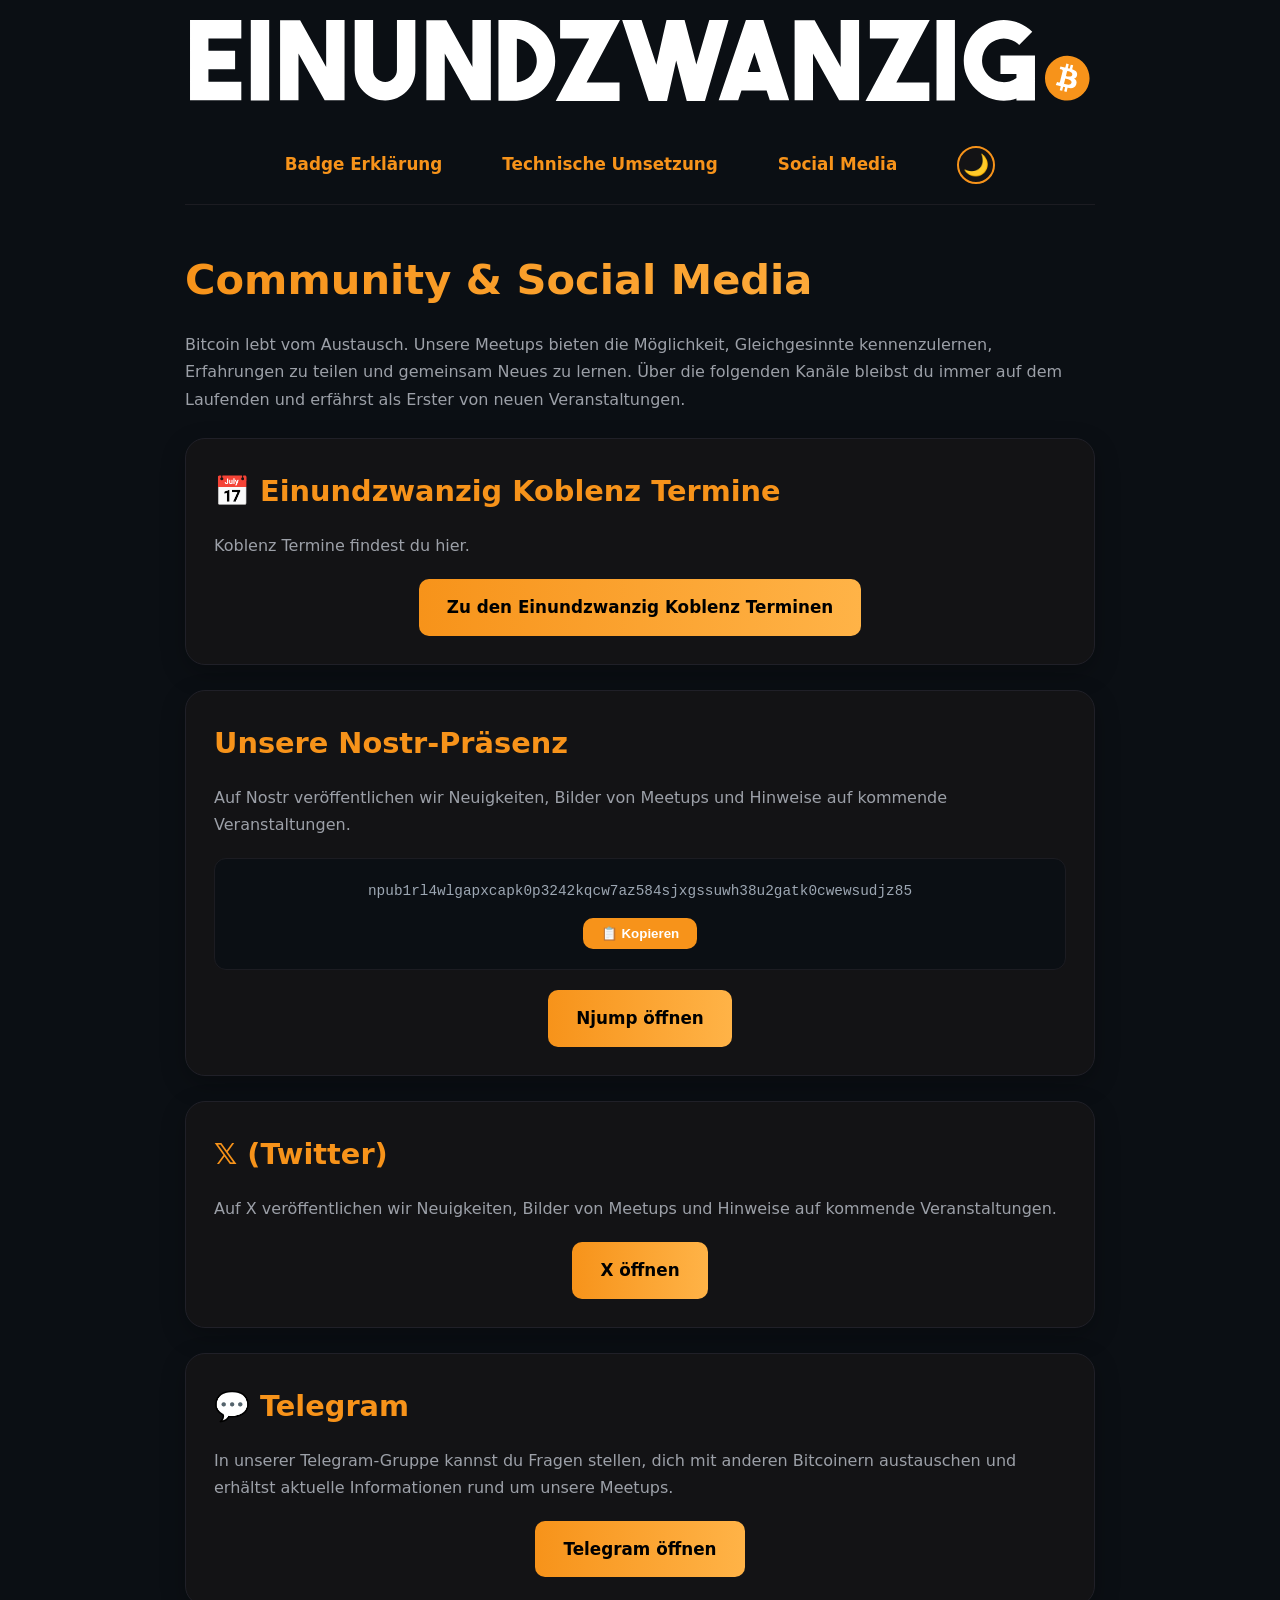
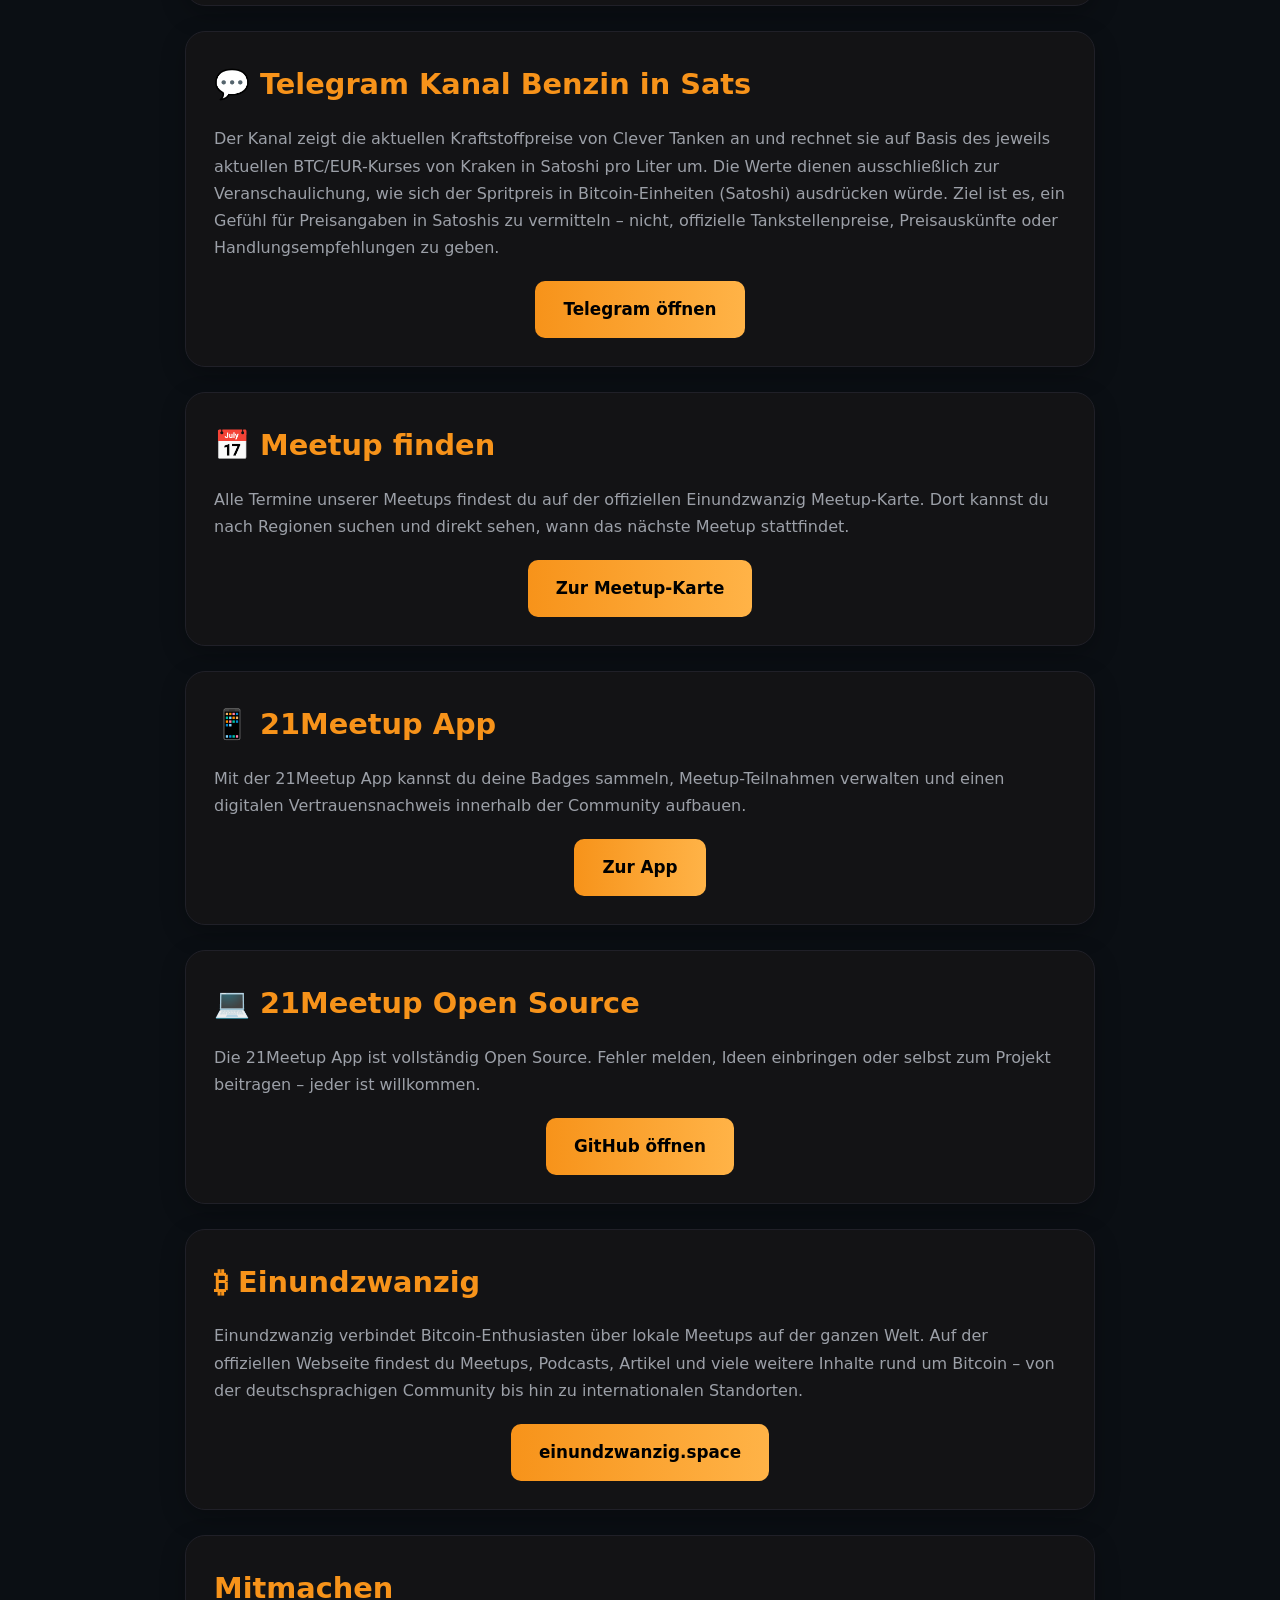
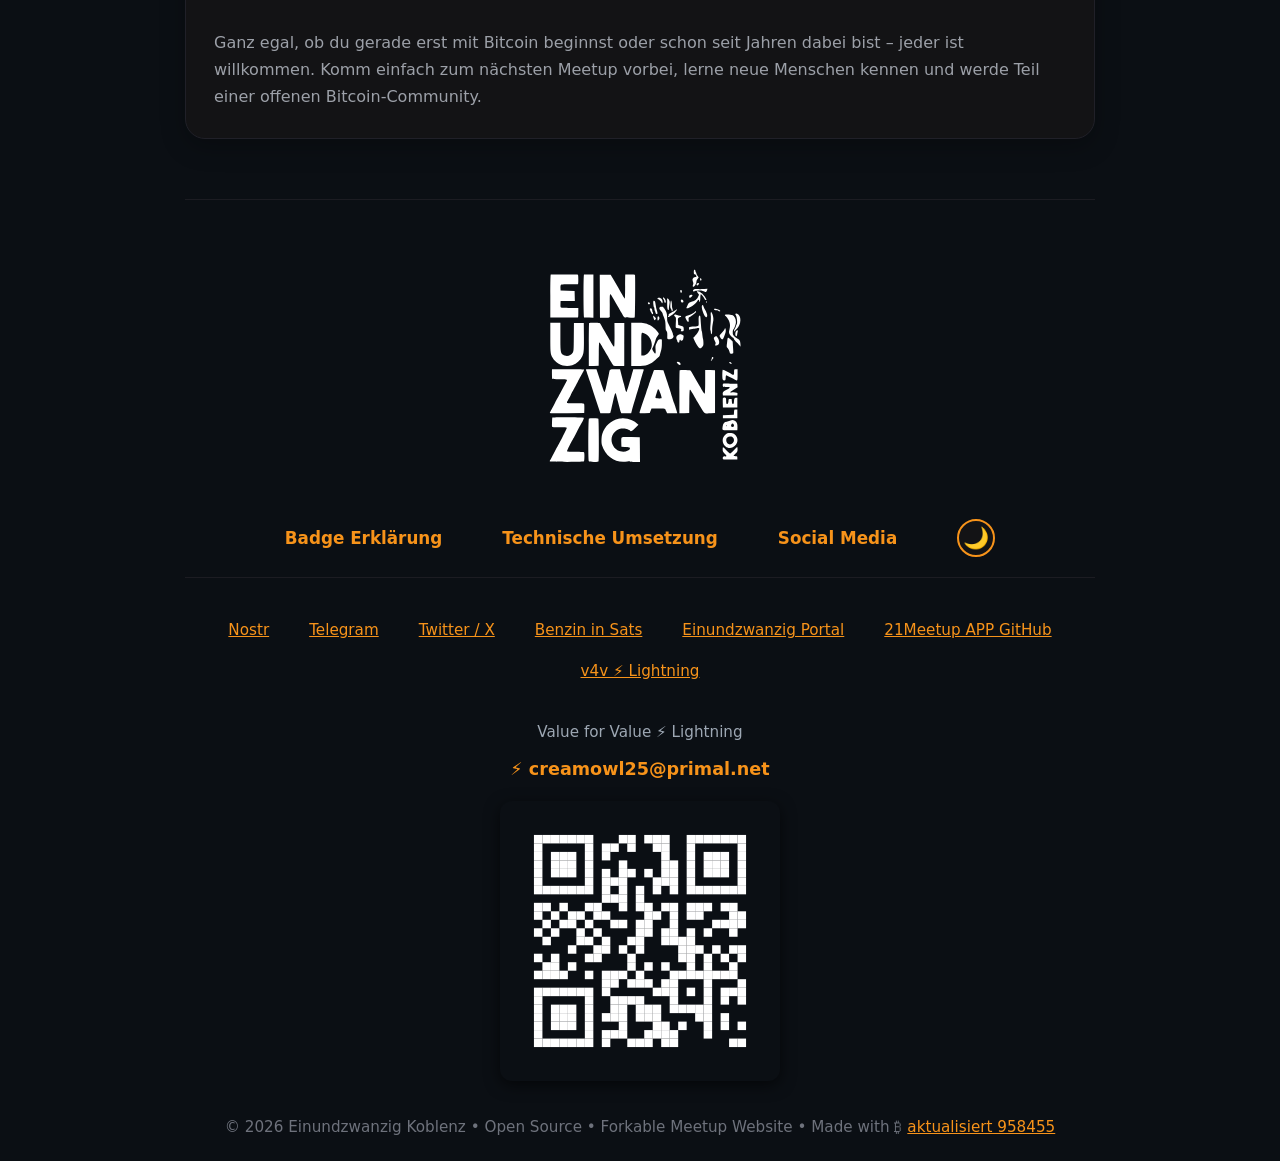
==== social.html @ 3f2ea982 "Add files via upload" ====
<!DOCTYPE html>
<html lang="de">

<head>
    <meta charset="UTF-8">
    <meta name="viewport" content="width=device-width, initial-scale=1.0">

    <title>Community & Social Media</title>

    <link rel="stylesheet" href="css/style.css">
</head>

<body>

    <div class="nav-container" data-include="components/nav.html"></div>

    <main>

        <h1>Community & Social Media</h1>

        <p>
            Bitcoin lebt vom Austausch. Unsere Meetups bieten die Möglichkeit,
            Gleichgesinnte kennenzulernen, Erfahrungen zu teilen und gemeinsam
            Neues zu lernen. Über die folgenden Kanäle bleibst du immer auf dem
            Laufenden und erfährst als Erster von neuen Veranstaltungen.
        </p>



        <div class="card">

            <h2>📅 Einundzwanzig Koblenz Termine </h2>

            <p>
                Koblenz Termine findest du hier.

            </p>

            <a href="https://portal.einundzwanzig.space/de/meetup/einundzwanzig-koblenz" target="_blank">
                Zu den Einundzwanzig Koblenz Terminen
            </a>

        </div>


        <div class="card">

            <h2>Unsere Nostr-Präsenz</h2>

            <p>
                Auf Nostr veröffentlichen wir Neuigkeiten, Bilder von Meetups und
                Hinweise auf kommende Veranstaltungen.
            </p>
<div class="npub-box">

    <div class="npub-key" id="nostrKey">
        npub1rl4wlgapxcapk0p3242kqcw7az584sjxgssuwh38u2gatk0cwewsudjz85
    </div>

    <button class="copy-button" onclick="copyNpub()">
        📋 Kopieren
    </button>

</div>

            <a href="https://njump.me//npub1rl4wlgapxcapk0p3242kqcw7az584sjxgssuwh38u2gatk0cwewsudjz85" target="_blank">
                Njump öffnen
            </a>

        </div>


        <div class="card">

            <h2>𝕏 (Twitter)</h2>

            <p>
                Auf X veröffentlichen wir Neuigkeiten, Bilder von Meetups und
                Hinweise auf kommende Veranstaltungen.
            </p>

            <a href="https://x.com/EinundzwanzigKo" target="_blank">
                X öffnen
            </a>

        </div>


        <div class="card">

            <h2>💬 Telegram</h2>

            <p>
                In unserer Telegram-Gruppe kannst du Fragen stellen, dich mit
                anderen Bitcoinern austauschen und erhältst aktuelle Informationen
                rund um unsere Meetups.
            </p>

            <a href="https://t.me/Einundzwanzig_Ko" target="_blank">
                Telegram öffnen
            </a>

        </div>

        <div class="card">

            <h2>💬 Telegram Kanal Benzin in Sats</h2>

            <p>
                Der Kanal zeigt die aktuellen Kraftstoffpreise von Clever Tanken an und rechnet sie auf Basis des jeweils aktuellen BTC/EUR-Kurses von Kraken in Satoshi pro Liter um.

                Die Werte dienen ausschließlich zur Veranschaulichung, wie sich der Spritpreis in Bitcoin-Einheiten (Satoshi) ausdrücken würde.


                Ziel ist es, ein Gefühl für Preisangaben in Satoshis zu vermitteln – nicht, offizielle Tankstellenpreise, Preisauskünfte oder Handlungsempfehlungen zu geben.
            </p>

            <a href="https://t.me/benzinsatoshi" target="_blank">
                Telegram öffnen
            </a>

        </div>

        <div class="card">

            <h2>📅 Meetup finden</h2>

            <p>
                Alle Termine unserer Meetups findest du auf der offiziellen
                Einundzwanzig Meetup-Karte. Dort kannst du nach Regionen suchen
                und direkt sehen, wann das nächste Meetup stattfindet.
            </p>

            <a href="https://einundzwanzig.space/meetups/" target="_blank">
                Zur Meetup-Karte
            </a>

        </div>


        <div class="card">

            <h2>📱 21Meetup App</h2>

            <p>
                Mit der 21Meetup App kannst du deine Badges sammeln,
                Meetup-Teilnahmen verwalten und einen digitalen
                Vertrauensnachweis innerhalb der Community aufbauen.
            </p>

            <a href="https://zapstore.dev/apps/space.einundzwanzig.meetup" target="_blank">
                Zur App
            </a>

        </div>


        <div class="card">

            <h2>💻 21Meetup Open Source</h2>

            <p>
                Die 21Meetup App ist vollständig Open Source.
                Fehler melden, Ideen einbringen oder selbst zum Projekt beitragen –
                jeder ist willkommen.
            </p>

            <a href="https://github.com/louisthecat86/Einundzwanzig-Meetup-App" target="_blank">
                GitHub öffnen
            </a>

        </div>


        <div class="card">
            <h2>₿ Einundzwanzig</h2>
            <p>
                Einundzwanzig verbindet Bitcoin-Enthusiasten über lokale Meetups auf der
                ganzen Welt. Auf der offiziellen Webseite findest du Meetups, Podcasts,
                Artikel und viele weitere Inhalte rund um Bitcoin – von der
                deutschsprachigen Community bis hin zu internationalen Standorten.
            </p>
            <a href="https://einundzwanzig.space" target="_blank">
                einundzwanzig.space
            </a>
        </div>


        <div class="box">

            <h2>Mitmachen</h2>

            <p>
                Ganz egal, ob du gerade erst mit Bitcoin beginnst oder schon seit
                Jahren dabei bist – jeder ist willkommen. Komm einfach zum nächsten
                Meetup vorbei, lerne neue Menschen kennen und werde Teil einer
                offenen Bitcoin-Community.
            </p>

        </div>







    </main>

    <div data-include="components/footer.html"></div>

    <script src="js/theme.js"></script>
    <script src="js/include.js"></script>
    <script src="js/copy.js"></script>
</body>

</html>
---- css/style.css ----
:root {
    --bg: #0b0f14;
    --card: #131315;
    --surface: #0F0F11;
    --hover: #1A1A1D;
    --text: #FFFFFF;
    --text-sec: #9CA0A8;
    --text-ter: #6E727C;
    --muted: #9da7b3;
    --accent: #F7931A;
    --accent-light: #FFB347;
    --border: #1C1C22;
    --tile-border: #202028;
    --shadow: rgba(0,0,0,0.6);
    --glow: rgba(255, 255, 255, 0.05);
    --toggle-bg: #ffffff;
    --toggle-text: #111111;
}

.light-mode {
    --bg: #F8F9FA;
    --card: #FFFFFF;
    --surface: #F1F3F5;
    --hover: #E9ECEF;
    --text: #0F0F11;
    --text-sec: #495057;
    --text-ter: #6C757D;
    --muted: #4b5563;
    --accent: #F7931A;
    --accent-light: #E07810;
    --border: #DEE2E6;
    --tile-border: #CED4DA;
    --shadow: rgba(0,0,0,0.12);
    --glow: transparent;
    --toggle-bg: #111111;
    --toggle-text: #ffffff;
}

* {
    box-sizing: border-box;
}

/* Theme Toggle */
.theme-toggle {
    background: var(--card);
    border: 2px solid var(--accent);
    color: var(--accent);
    width: 38px;
    height: 38px;
    border-radius: 50%;
    font-size: 1.4rem;
    cursor: pointer;
    display: flex;
    align-items: center;
    justify-content: center;
}

.theme-toggle:hover {
    background: var(--accent);
    color: #000;
    transform: scale(1.1);
    box-shadow: 0 0.6rem 1.4rem rgba(247, 147, 26, 0.35);
}
.light-mode .theme-toggle {
    box-shadow: 0 0.4rem 1rem rgba(247, 147, 26, 0.3);
}
.theme-icon {
    font-size: 21px;
}

body {
    font-family: 'Rajdhani', system-ui, sans-serif;
    max-width: 950px;
    margin: 0 auto;
    padding: 20px;
    background: var(--bg);
    color: var(--text);
    line-height: 1.7;
    transition: background 0.4s, color 0.4s;
}

body.loaded {
    opacity: 1;
}

.nav-container {
    text-align: center;
    min-height: 85px;
}
nav {
    display: flex;
    justify-content: center;
    align-items: center;
    flex-wrap: wrap;
    column-gap: clamp(15px, 5vw, 60px);
    row-gap: 15px;
    margin-bottom: 40px;
    padding-bottom: 20px;
    border-bottom: 1px solid var(--border);
}


nav a {
    color: var(--accent);
    text-decoration: none;
    font-weight: 600;
    font-size: 1.05rem;
    white-space: nowrap;
    transition: color 0.2s;
}

nav a:hover,
nav a.active {
    color: var(--accent);
    text-shadow: 0 0 12px rgba(247, 147, 26, 0.6);
    transform: translateY(-2px);
}


h1 {
    color: var(--accent);           /* Bitcoin Orange */
    font-size: 2.6rem;
    margin-bottom: 15px;
    background: linear-gradient(90deg, var(--accent), #FFB347);
    -webkit-background-clip: text;
    -webkit-text-fill-color: transparent;
}


h2 {
    margin-top: 20px;
    margin: 2.2rem 0 1.2rem;
    color: var(--accent);           /* Bitcoin Orange */
}

h3 {
    color: var(--accent-light);           /* Haupttext-Farbe */
    font-size: 1.45rem;
    margin: 1.8rem 0 0.8rem;

}

h4 {
    color: var(--text-sec);         /* Sekundärfarbe – gut lesbar */
    font-weight: 600;
    font-size: 1.15rem;
    margin: 1.4rem 0 0.6rem;
}

p {
    color: var(--muted);
}

/* ============== CARDS (Glass-Style) ============== */
.card,
.box {
    background: var(--card);
    border: 1px solid var(--tile-border);
    border-radius: 20px;
    padding: 28px;
    margin: 25px 0;
    box-shadow:
        0 8px 25px rgba(0,0,0,0.25);

    transition: transform 0.3s ease, box-shadow 0.3 ease;
}

.card h2,
.box h2 {
    color: var(--accent);
    margin: 0;
}

.card p:last-child,
.box p:last-child {
    margin-bottom: 0;
}
.card:hover,
.box:hover {

    transform: translateY(-6px);
    box-shadow: 0 15px 35px rgba(247, 147, 26, 0.2);

}

.card a {
    display: block;
    width: fit-content;
    margin: 35px auto 0 auto;
    padding: 8px 16px;
    border-radius: 10px;
    background: var(--accent);
    color: #fff;
    text-decoration: none;
    font-weight: 600;
}

.card a:hover {
    opacity: 0.8;
}


/* ============== BUTTONS ============== */
.btn-primary,
.card a {
    background: linear-gradient(90deg, var(--accent), var(--accent-light));
    color: #000;
    font-weight: 800;
    padding: 14px 28px;
    border-radius: 10px;
    text-decoration: none;
    display: inline-block;
    transition: all 0.2s;
    text-align: center;
    margin: 0 auto;           /* Zentrierung */
    font-size: 1.05rem;
}

.btn-primary:hover,
.card a:hover {
    transform: translateY(-3px);
    box-shadow: 0 10px 25px rgba(247, 147, 26, 0.45);
}

/* Zusätzliche Klasse für volle Breite + zentrierte Buttons */
.btn-center {
    display: block;
    width: fit-content;
    margin: 25px auto;
}

/* Für Buttons in .card */
.card .btn-primary,
.card a {
    display: block;
    width: fit-content;
    margin: 20px auto 0 auto;
}

/* ============== TYPOGRAPHY ============== */
h1 {
    font-size: 2.6rem;
    font-weight: 700;
    background: linear-gradient(90deg, var(--accent), #FFB347);
    -webkit-background-clip: text;
    -webkit-text-fill-color: transparent;
    margin-bottom: 1rem;
}

h2 {
    font-size: 1.8rem;
    margin: 2rem 0 1rem;
}

p, li {
    color: var(--text-sec);
}

ul {
    padding-left: 1.3rem;
}

ul {
    color: var(--muted);
}

li {
    margin-bottom: 8px;
}

pre {
    background: var(--card);
    border: 1px solid var(--border);
    border-radius: 12px;
    padding: 20px;
    overflow-x: auto;
    font-size: 0.95rem;
}

a {
    color: var(--accent);
}
footer {
    margin-top: 60px;
    padding-top: 30px;
    border-top: 1px solid var(--border);
    color: var(--text-ter);
    font-size: 0.95rem;
    text-align: center;
}

.footer-logo {
    text-align: center;
}

.footer-logo img {
    width: 280px;
    max-width: 280px;
    height: auto;
    display: inline-block;
    filter: invert(1);

}
.light-mode .footer-logo img {
    filter: invert(0);
}
.footer-nav,

/* Footer Links */
footer a {
    transition: all 0.25s ease;
}



footer a:hover {
    color: var(--accent);
    text-shadow: 0 0 10px rgba(247, 147, 26, 0.5);
}
.footer-social {
    display: flex;
    justify-content: center;
    flex-wrap: wrap;
    column-gap: clamp(15px, 4vw, 40px);
    row-gap: 15px;
    margin: 25px 0;
}
.footer-copy {
    text-align: center;
    margin-top: 20px;
}
/* ====================== LIGHTNING FOOTER ====================== */

.footer-lightning {
    text-align: center;
    margin: 35px 0 25px 0;
}

.lightning-label {
    color: var(--muted);
    margin-bottom: 10px;
    font-size: 0.95rem;
    font-weight: 500;
}

.lightning-address {
    display: block;
    color: var(--accent);
    font-weight: 600;
    font-size: 1.1rem;
    margin-bottom: 16px;
    text-decoration: none;
    transition: all 0.2s ease;
}

.lightning-address:hover {
    color: #ffb347;
    transform: scale(1.03);
}

.lightning-qr {
    width: 280px;
    max-width: 65%;
    height: auto;
    border-radius: 12px;
    box-shadow: 0 4px 15px var(--shadow);
}

/* Mobile Optimierung */
@media(max-width:600px) {
    .lightning-address {
        font-size: 1rem;
    }
}
/* Standard = Dark Mode */
.qr-light {
    display: none;
}

.qr-dark {
    display: inline-block;
}


/* Light Mode */
.light-mode .qr-dark {
    display: none;
}

.light-mode .qr-light {
    display: inline-block;
}
/* Mobile */
@media(max-width:600px) {
    h1 {
        font-size: 2rem;
    }
    .footer-logo img {
        width: 280px;
        max-width: 280px;
    }
}
/* ====================== Npub Darstellung ====================== */
.npub-box {
    background: var(--bg);
    border: 1px solid var(--border);
    border-radius: 12px;

    padding: 20px;
    margin: 20px auto;

    text-align: center;
}
.npub-key {
    font-family: monospace;
    font-size: 0.9rem;

    color: var(--muted);

    overflow-wrap: break-word;
    word-break: break-all;

    margin-bottom: 15px;
}
.copy-button {
    background: var(--accent);
    color: white;

    border: none;
    border-radius: 10px;

    padding: 8px 18px;

    font-weight: 600;
    cursor: pointer;

    transition: 0.2s;
}

.copy-button:hover {
    opacity: 0.8;
}
/* ====================== BANNER ====================== */

.nav-container {
    width: 100%;
    text-align: center;
}
.banner-dark,
.banner-light {
    display: block;
    width: 100%;
    max-width: 900px;
    height: auto;
    margin: 0 auto 30px auto;
}
/* Dark Mode */
.banner-dark {
    display: block;
}
.banner-light {
    display: none;
}
/* Light Mode */
.light-mode .banner-dark {
    display: none;
}
.light-mode .banner-light {
    display: block;
}
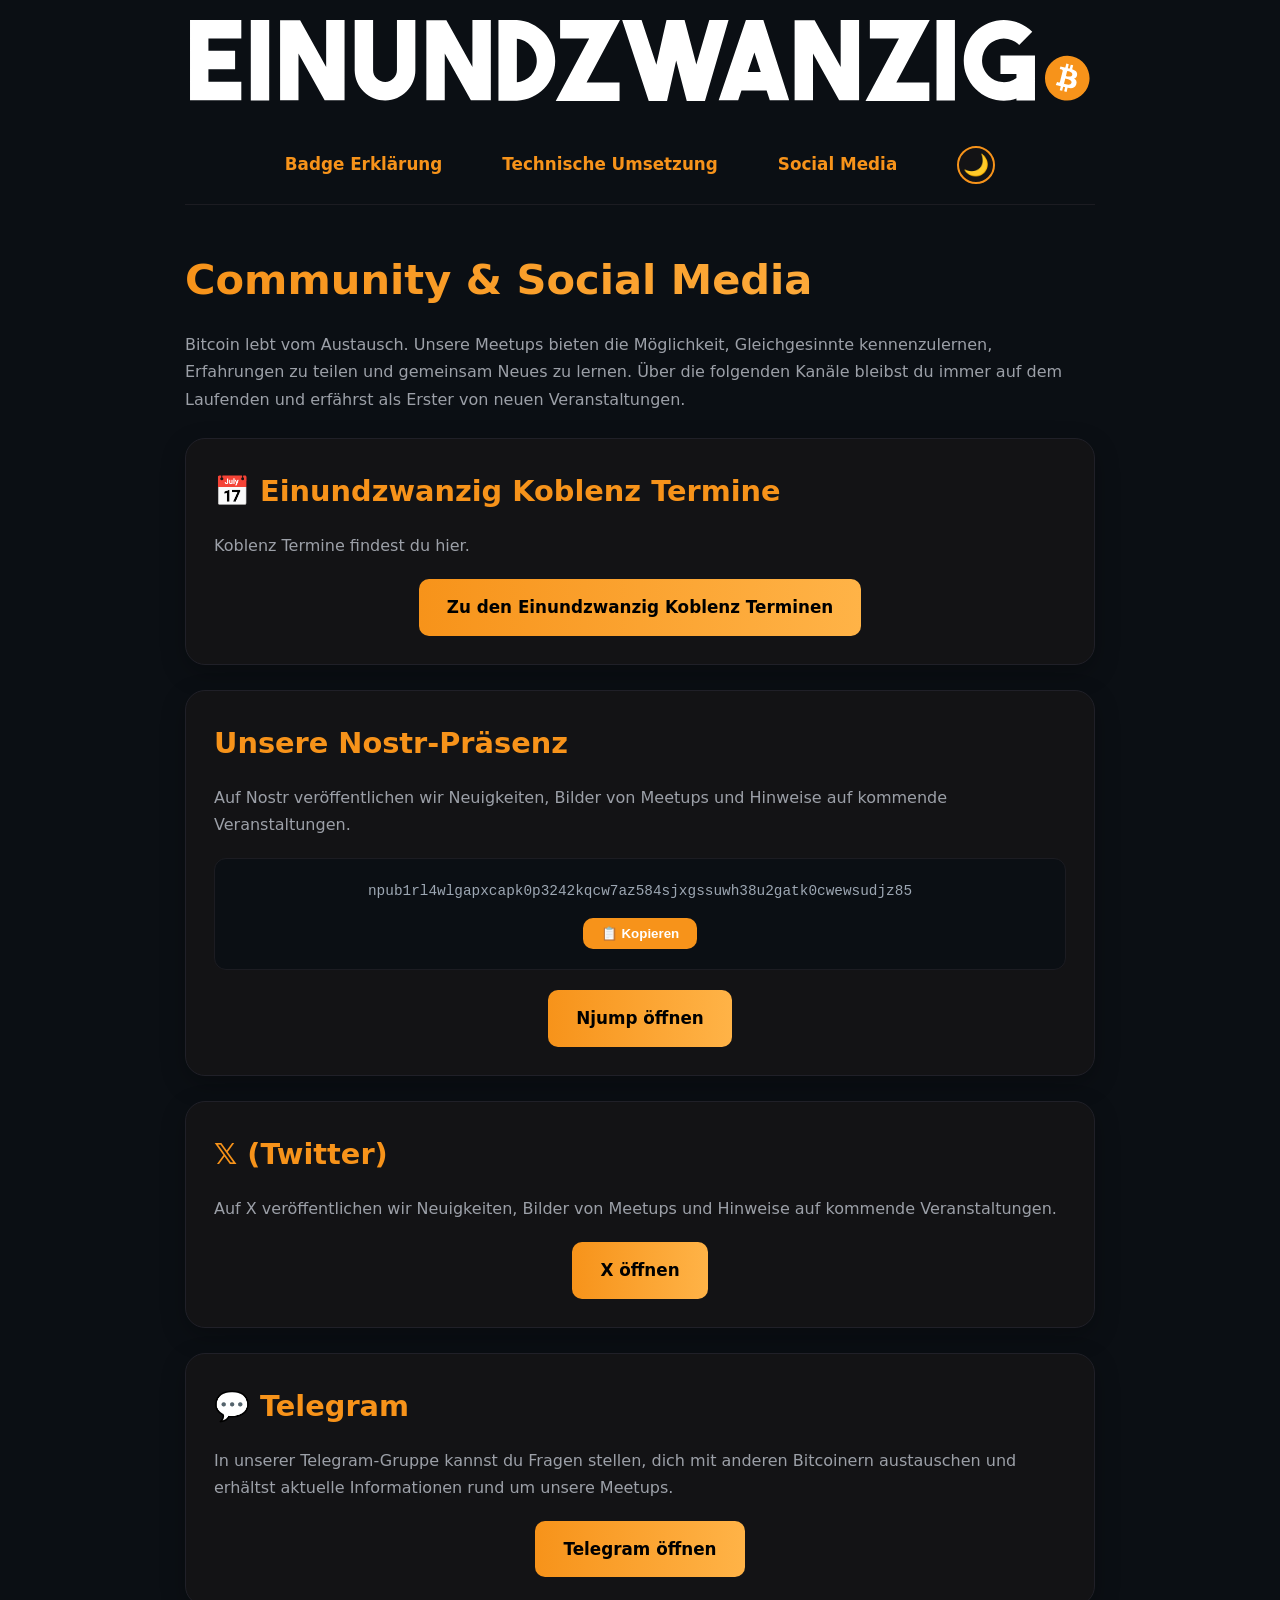
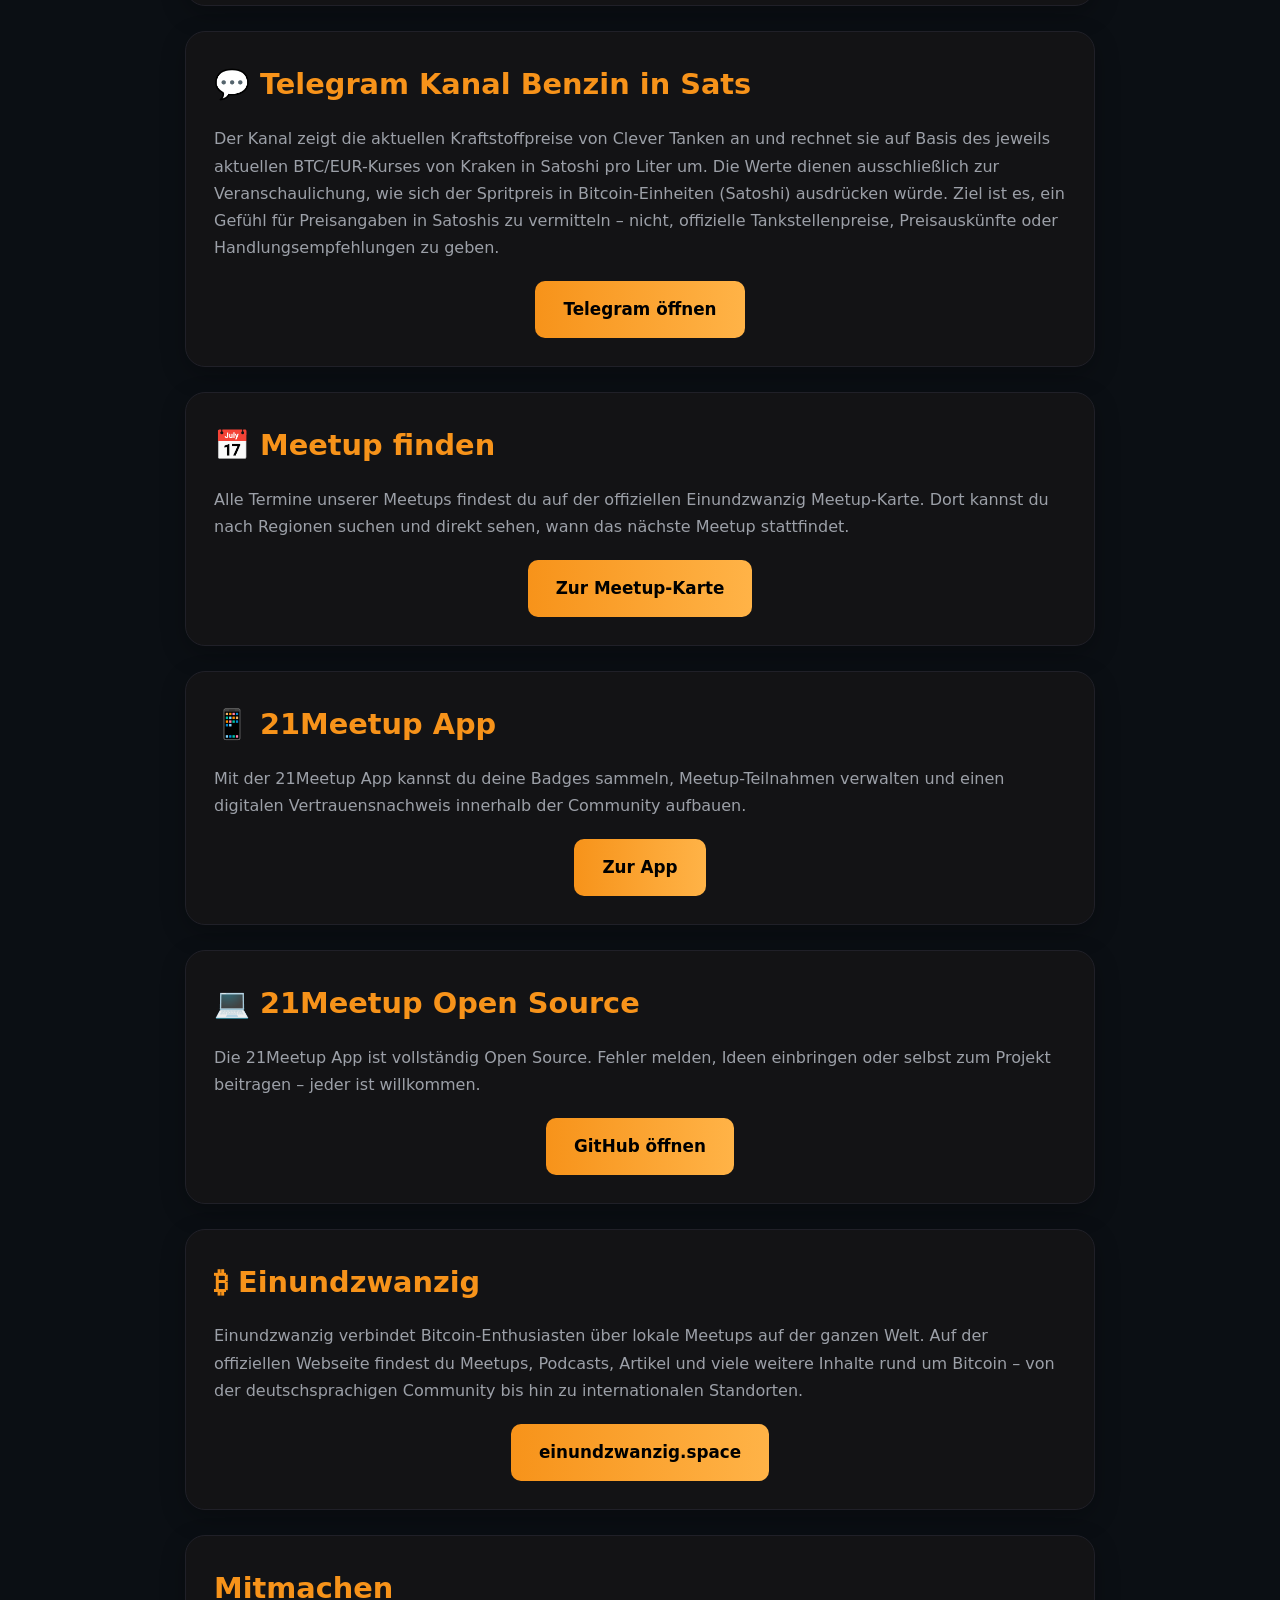
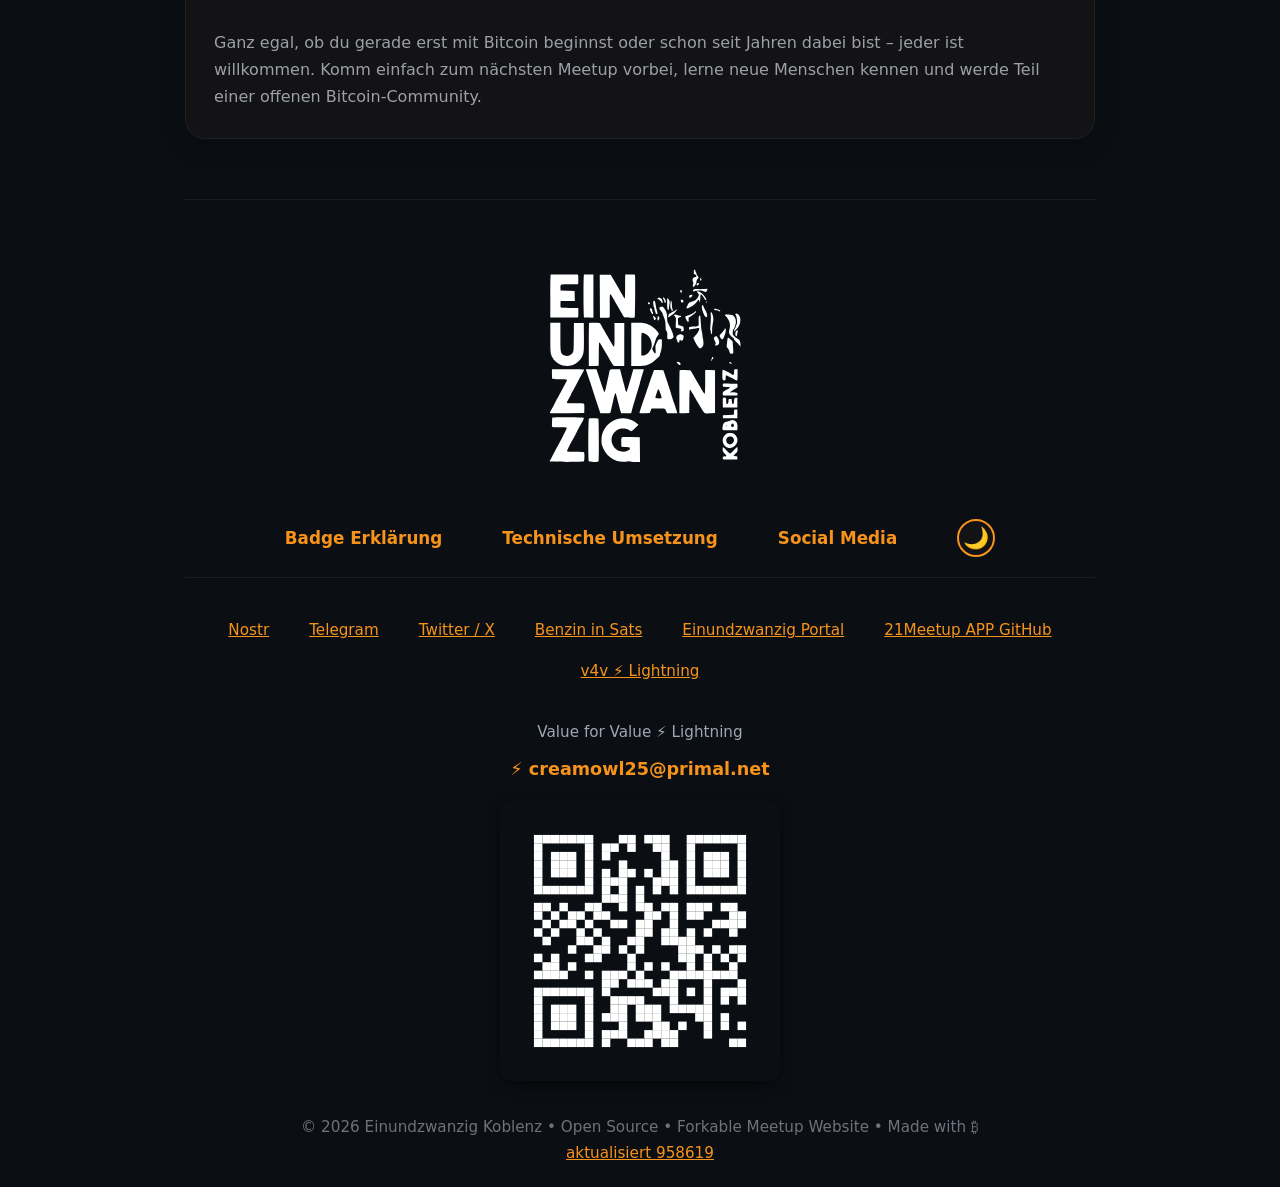
==== commit be379e7e: "Update social.html" ====
--- a/social.html
+++ b/social.html
@@ -208,10 +208,10 @@
     </main>
 
     <div data-include="components/footer.html"></div>
-
-    <script src="js/theme.js"></script>
-    <script src="js/include.js"></script>
-    <script src="js/copy.js"></script>
+<script src="js/hover.js" defer></script>
+<script src="js/theme.js"></script>
+<script src="js/include.js"></script>
+<script src="js/copy.js"></script>
 </body>
 
 </html>
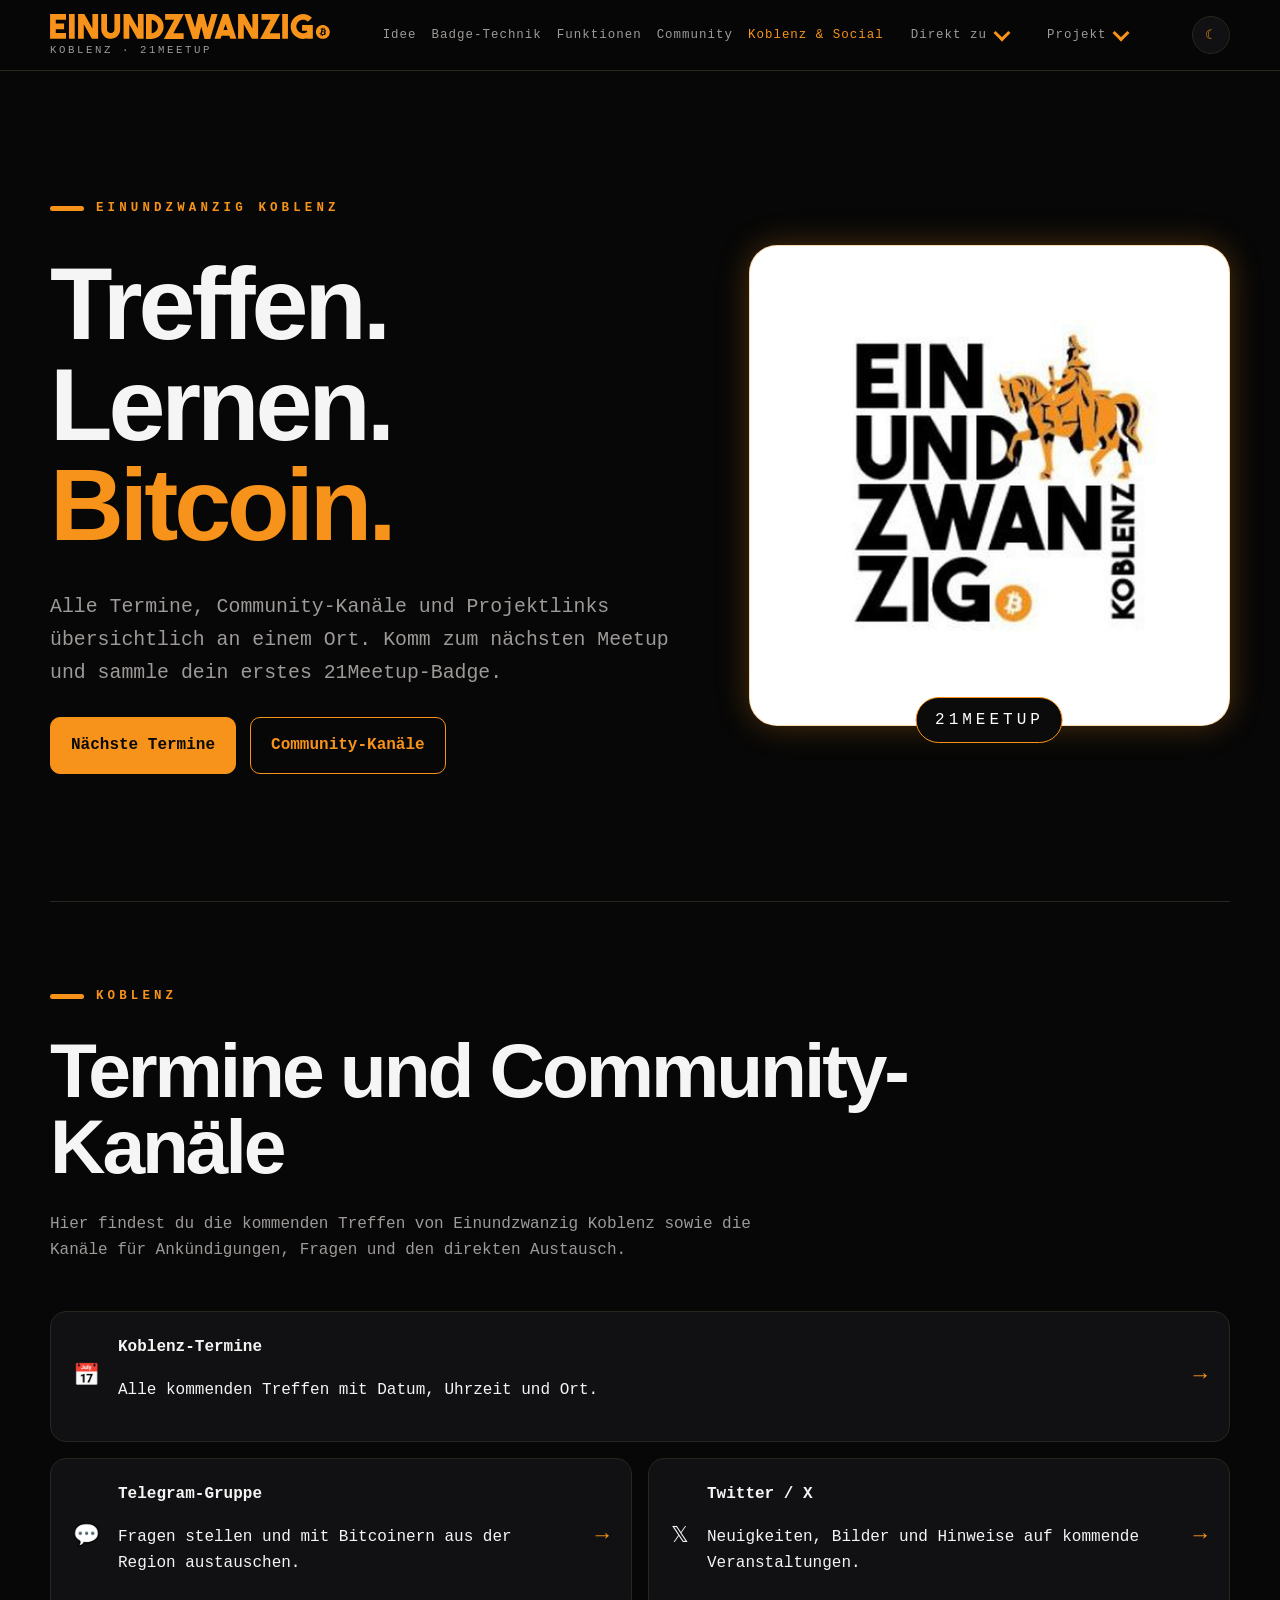
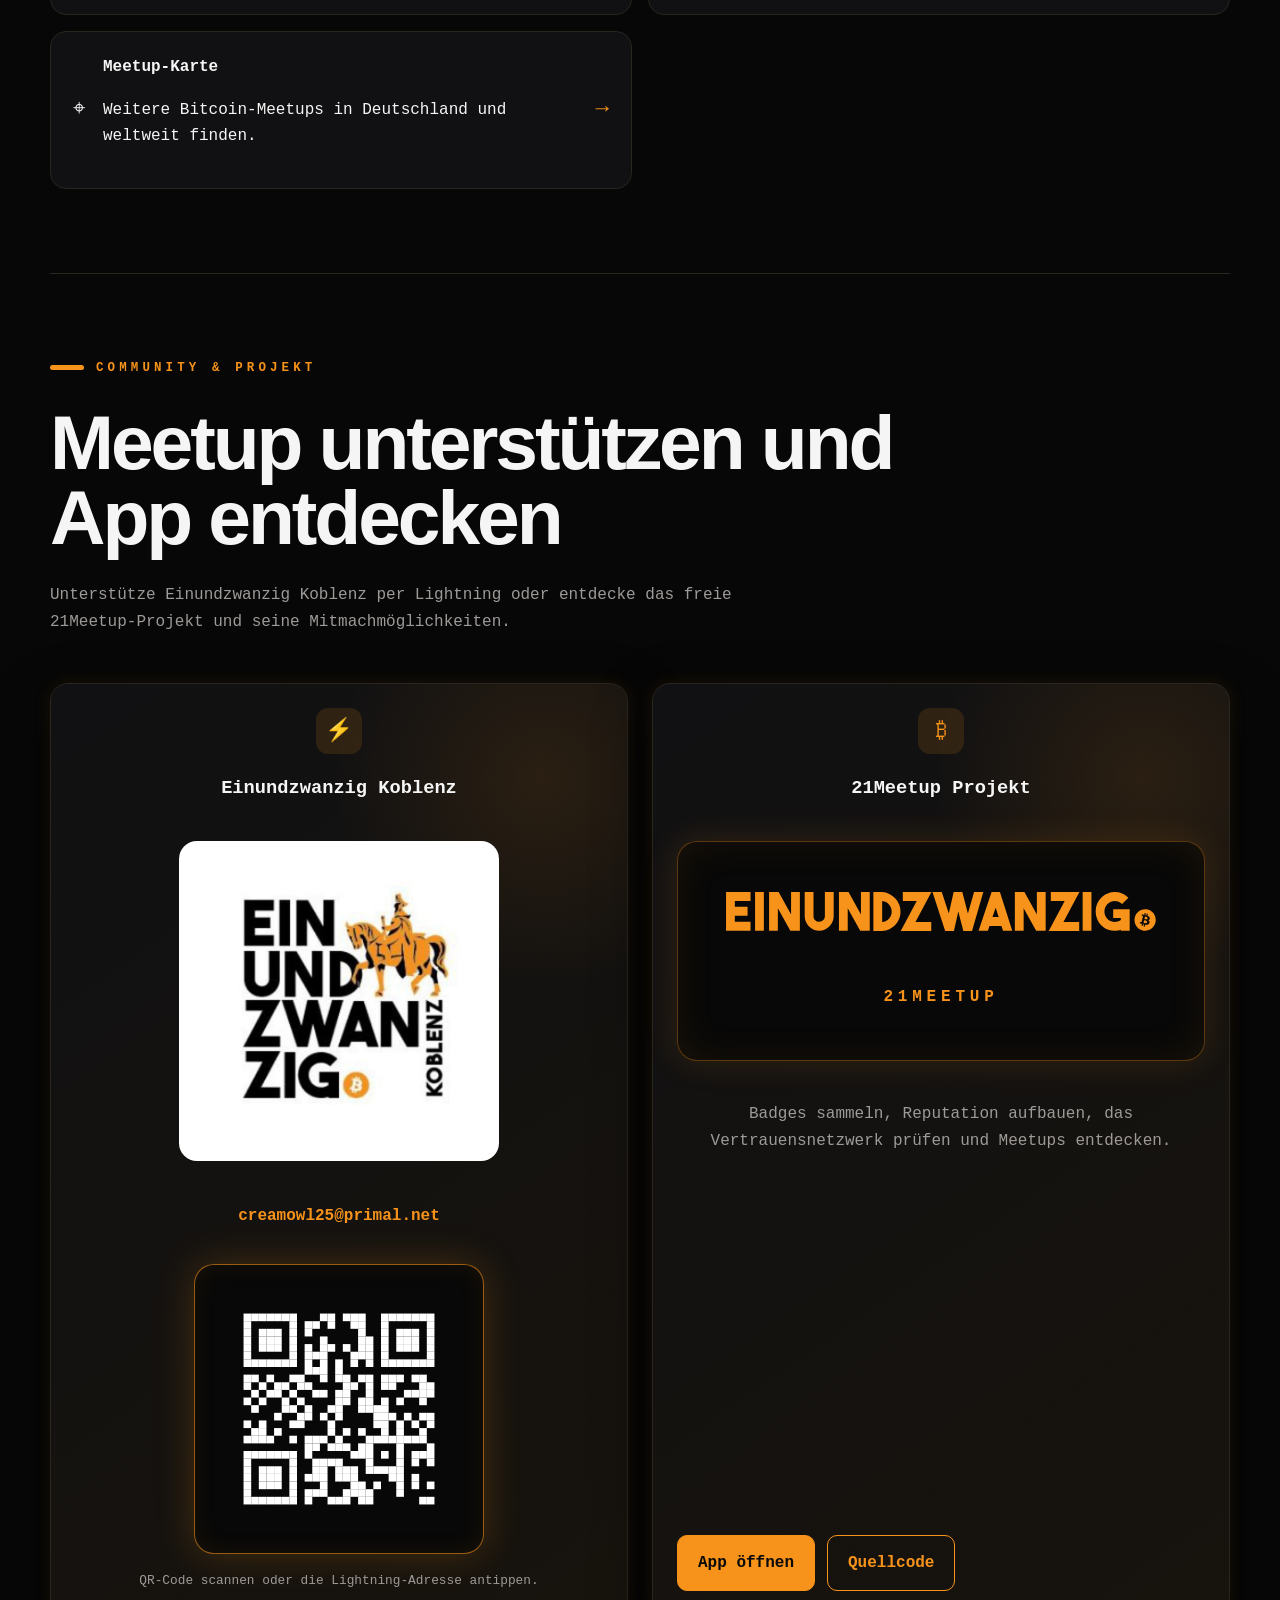
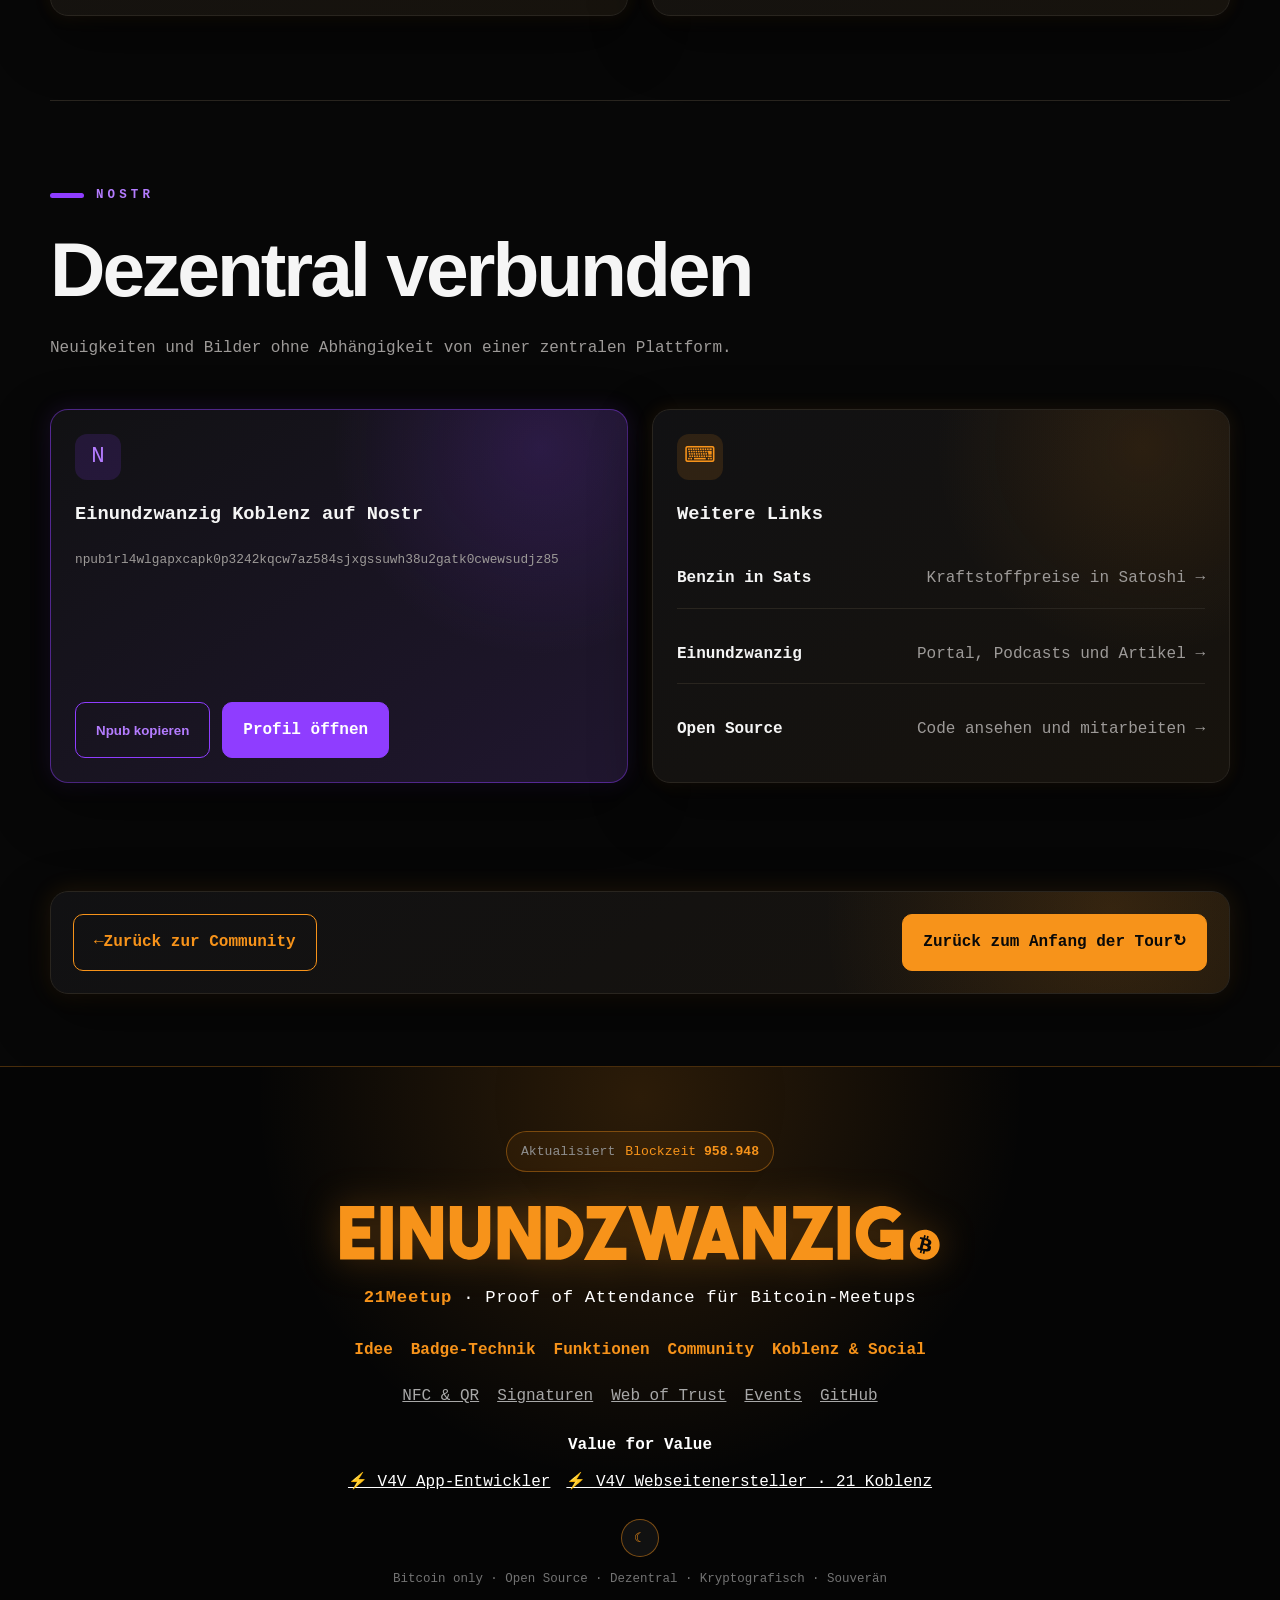
==== commit e9568e10: "Add files via upload" ====
--- a/social.html
+++ b/social.html
@@ -1,217 +1,275 @@
 <!DOCTYPE html>
-<html lang="de">
 
+<html data-theme="dark" lang="de">
 <head>
-    <meta charset="UTF-8">
-    <meta name="viewport" content="width=device-width, initial-scale=1.0">
-
-    <title>Community & Social Media</title>
-
-    <link rel="stylesheet" href="css/style.css">
-</head>
-
+<meta charset="utf-8"/>
+<meta content="width=device-width,initial-scale=1" name="viewport"/>
+<title>21Meetup – Meetup und Austausch</title>
+<link href="https://21koblenz.github.io/einundzwanzig-meetup-website/social.html" rel="canonical"/><meta content="website" property="og:type"/><meta content="21Meetup" property="og:site_name"/><meta content="de_DE" property="og:locale"/><meta content="21Meetup – Meetup und Austausch" property="og:title"/><meta content="Meetup-Termine und die Kanäle von Einundzwanzig Koblenz und dem Open-Source-Projekt 21Meetup." property="og:description"/><meta content="https://21koblenz.github.io/einundzwanzig-meetup-website/social.html" property="og:url"/><meta content="https://21koblenz.github.io/einundzwanzig-meetup-website/assets/social-preview.jpg" property="og:image"/><meta content="https://21koblenz.github.io/einundzwanzig-meetup-website/assets/social-preview.jpg" property="og:image:secure_url"/><meta content="image/jpeg" property="og:image:type"/><meta content="1200" property="og:image:width"/><meta content="630" property="og:image:height"/><meta content="21Meetup – Meetup-Teilnahme kryptografisch belegbar machen" property="og:image:alt"/><meta content="summary_large_image" name="twitter:card"/><meta content="21Meetup – Meetup und Austausch" name="twitter:title"/><meta content="Meetup-Termine und die Kanäle von Einundzwanzig Koblenz und dem Open-Source-Projekt 21Meetup." name="twitter:description"/><meta content="https://21koblenz.github.io/einundzwanzig-meetup-website/assets/social-preview.jpg" name="twitter:image"/><meta content="21Meetup – Meetup-Teilnahme kryptografisch belegbar machen" name="twitter:image:alt"/><link href="css/style.css" rel="stylesheet"/>
+<meta content="Meetup-Termine und die Kanäle von Einundzwanzig Koblenz und dem Open-Source-Projekt 21Meetup." name="description"/></head>
 <body>
-
-    <div class="nav-container" data-include="components/nav.html"></div>
-
-    <main>
-
-        <h1>Community & Social Media</h1>
-
-        <p>
-            Bitcoin lebt vom Austausch. Unsere Meetups bieten die Möglichkeit,
-            Gleichgesinnte kennenzulernen, Erfahrungen zu teilen und gemeinsam
-            Neues zu lernen. Über die folgenden Kanäle bleibst du immer auf dem
-            Laufenden und erfährst als Erster von neuen Veranstaltungen.
-        </p>
-
-
-
-        <div class="card">
-
-            <h2>📅 Einundzwanzig Koblenz Termine </h2>
-
-            <p>
-                Koblenz Termine findest du hier.
-
-            </p>
-
-            <a href="https://portal.einundzwanzig.space/de/meetup/einundzwanzig-koblenz" target="_blank">
-                Zu den Einundzwanzig Koblenz Terminen
-            </a>
-
-        </div>
-
-
-        <div class="card">
-
-            <h2>Unsere Nostr-Präsenz</h2>
-
-            <p>
-                Auf Nostr veröffentlichen wir Neuigkeiten, Bilder von Meetups und
-                Hinweise auf kommende Veranstaltungen.
-            </p>
-<div class="npub-box">
-
-    <div class="npub-key" id="nostrKey">
-        npub1rl4wlgapxcapk0p3242kqcw7az584sjxgssuwh38u2gatk0cwewsudjz85
-    </div>
-
-    <button class="copy-button" onclick="copyNpub()">
-        📋 Kopieren
-    </button>
-
-</div>
-
-            <a href="https://njump.me//npub1rl4wlgapxcapk0p3242kqcw7az584sjxgssuwh38u2gatk0cwewsudjz85" target="_blank">
-                Njump öffnen
-            </a>
-
-        </div>
-
-
-        <div class="card">
-
-            <h2>𝕏 (Twitter)</h2>
-
-            <p>
-                Auf X veröffentlichen wir Neuigkeiten, Bilder von Meetups und
-                Hinweise auf kommende Veranstaltungen.
-            </p>
-
-            <a href="https://x.com/EinundzwanzigKo" target="_blank">
-                X öffnen
-            </a>
-
-        </div>
-
-
-        <div class="card">
-
-            <h2>💬 Telegram</h2>
-
-            <p>
-                In unserer Telegram-Gruppe kannst du Fragen stellen, dich mit
-                anderen Bitcoinern austauschen und erhältst aktuelle Informationen
-                rund um unsere Meetups.
-            </p>
-
-            <a href="https://t.me/Einundzwanzig_Ko" target="_blank">
-                Telegram öffnen
-            </a>
-
-        </div>
-
-        <div class="card">
-
-            <h2>💬 Telegram Kanal Benzin in Sats</h2>
-
-            <p>
-                Der Kanal zeigt die aktuellen Kraftstoffpreise von Clever Tanken an und rechnet sie auf Basis des jeweils aktuellen BTC/EUR-Kurses von Kraken in Satoshi pro Liter um.
-
-                Die Werte dienen ausschließlich zur Veranschaulichung, wie sich der Spritpreis in Bitcoin-Einheiten (Satoshi) ausdrücken würde.
-
-
-                Ziel ist es, ein Gefühl für Preisangaben in Satoshis zu vermitteln – nicht, offizielle Tankstellenpreise, Preisauskünfte oder Handlungsempfehlungen zu geben.
-            </p>
-
-            <a href="https://t.me/benzinsatoshi" target="_blank">
-                Telegram öffnen
-            </a>
-
-        </div>
-
-        <div class="card">
-
-            <h2>📅 Meetup finden</h2>
-
-            <p>
-                Alle Termine unserer Meetups findest du auf der offiziellen
-                Einundzwanzig Meetup-Karte. Dort kannst du nach Regionen suchen
-                und direkt sehen, wann das nächste Meetup stattfindet.
-            </p>
-
-            <a href="https://einundzwanzig.space/meetups/" target="_blank">
-                Zur Meetup-Karte
-            </a>
-
-        </div>
-
-
-        <div class="card">
-
-            <h2>📱 21Meetup App</h2>
-
-            <p>
-                Mit der 21Meetup App kannst du deine Badges sammeln,
-                Meetup-Teilnahmen verwalten und einen digitalen
-                Vertrauensnachweis innerhalb der Community aufbauen.
-            </p>
-
-            <a href="https://zapstore.dev/apps/space.einundzwanzig.meetup" target="_blank">
-                Zur App
-            </a>
-
-        </div>
-
-
-        <div class="card">
-
-            <h2>💻 21Meetup Open Source</h2>
-
-            <p>
-                Die 21Meetup App ist vollständig Open Source.
-                Fehler melden, Ideen einbringen oder selbst zum Projekt beitragen –
-                jeder ist willkommen.
-            </p>
-
-            <a href="https://github.com/louisthecat86/Einundzwanzig-Meetup-App" target="_blank">
-                GitHub öffnen
-            </a>
-
-        </div>
-
-
-        <div class="card">
-            <h2>₿ Einundzwanzig</h2>
-            <p>
-                Einundzwanzig verbindet Bitcoin-Enthusiasten über lokale Meetups auf der
-                ganzen Welt. Auf der offiziellen Webseite findest du Meetups, Podcasts,
-                Artikel und viele weitere Inhalte rund um Bitcoin – von der
-                deutschsprachigen Community bis hin zu internationalen Standorten.
-            </p>
-            <a href="https://einundzwanzig.space" target="_blank">
-                einundzwanzig.space
-            </a>
-        </div>
-
-
-        <div class="box">
-
-            <h2>Mitmachen</h2>
-
-            <p>
-                Ganz egal, ob du gerade erst mit Bitcoin beginnst oder schon seit
-                Jahren dabei bist – jeder ist willkommen. Komm einfach zum nächsten
-                Meetup vorbei, lerne neue Menschen kennen und werde Teil einer
-                offenen Bitcoin-Community.
-            </p>
-
-        </div>
-
-
-
-
-
-
-
-    </main>
-
-    <div data-include="components/footer.html"></div>
-<script src="js/hover.js" defer></script>
-<script src="js/theme.js"></script>
-<script src="js/include.js"></script>
-<script src="js/copy.js"></script>
+<!-- ==================== GEMEINSAME NAVIGATION ==================== -->
+<div data-include="components/nav.html">
+</div>
+<main class="page-shell">
+<!-- ==================== EINUNDZWANZIG KOBLENZ ==================== -->
+<section class="hero social-hero">
+<div>
+<div class="eyebrow">
+      Einundzwanzig Koblenz
+     </div>
+<h1>
+      Treffen. Lernen.
+      <span>
+       Bitcoin.
+      </span>
+</h1>
+<p class="lead">
+      Alle Termine, Community-Kanäle und Projektlinks übersichtlich an einem Ort. Komm zum nächsten Meetup und sammle dein erstes 21Meetup-Badge.
+     </p>
+<div class="hero-actions">
+<a class="btn btn-primary" href="https://portal.einundzwanzig.space/de/meetup/einundzwanzig-koblenz" rel="noopener" target="_blank">
+       Nächste Termine
+      </a>
+<a class="btn btn-secondary" href="#kanaele">
+       Community-Kanäle
+      </a>
+</div>
+</div>
+<div class="hero-logo koblenz-logo">
+<img alt="Einundzwanzig Koblenz Logo" src="assets/einundzwanzig-koblenz.png"/>
+</div>
+</section>
+<!-- ==================== KOBLENZ ==================== -->
+<section class="section" id="kanaele">
+<div class="section-head">
+<div class="eyebrow">
+      Koblenz
+     </div>
+<h2>
+      Termine und Community-Kanäle
+     </h2>
+<p>
+      Hier findest du die kommenden Treffen von Einundzwanzig Koblenz sowie die Kanäle für Ankündigungen, Fragen und den direkten Austausch.
+     </p>
+</div>
+<div class="social-grid">
+<a class="social-link social-featured" href="https://portal.einundzwanzig.space/de/meetup/einundzwanzig-koblenz" rel="noopener" target="_blank">
+<span class="social-icon">
+       📅
+      </span>
+<div>
+<strong>
+        Koblenz-Termine
+       </strong>
+<p>
+        Alle kommenden Treffen mit Datum, Uhrzeit und Ort.
+       </p>
+</div>
+<span class="social-arrow">
+       →
+      </span>
+</a>
+<a class="social-link" href="https://t.me/Einundzwanzig_Ko" rel="noopener" target="_blank">
+<span class="social-icon">
+       💬
+      </span>
+<div>
+<strong>
+        Telegram-Gruppe
+       </strong>
+<p>
+        Fragen stellen und mit Bitcoinern aus der Region austauschen.
+       </p>
+</div>
+<span class="social-arrow">
+       →
+      </span>
+</a>
+<a class="social-link" href="https://x.com/EinundzwanzigKo" rel="noopener" target="_blank">
+<span class="social-icon">
+       𝕏
+      </span>
+<div>
+<strong>
+        Twitter / X
+       </strong>
+<p>
+        Neuigkeiten, Bilder und Hinweise auf kommende Veranstaltungen.
+       </p>
+</div>
+<span class="social-arrow">
+       →
+      </span>
+</a>
+<a class="social-link" href="https://einundzwanzig.space/meetups/" rel="noopener" target="_blank">
+<span class="social-icon">
+       ⌖
+      </span>
+<div>
+<strong>
+        Meetup-Karte
+       </strong>
+<p>
+        Weitere Bitcoin-Meetups in Deutschland und weltweit finden.
+       </p>
+</div>
+<span class="social-arrow">
+       →
+      </span>
+</a>
+</div>
+</section>
+<!-- ==================== COMMUNITY & PROJEKT ==================== -->
+<section class="section">
+<div class="section-head">
+<div class="eyebrow">
+      Community &amp; Projekt
+     </div>
+<h2>
+      Meetup unterstützen und App entdecken
+     </h2>
+<p>
+      Unterstütze Einundzwanzig Koblenz per Lightning oder entdecke das freie 21Meetup-Projekt und seine Mitmachmöglichkeiten.
+     </p>
+</div>
+<div class="grid-2 identity-grid">
+<article class="info-card identity-card">
+<div class="icon">
+       ⚡
+      </div>
+<h3>
+       Einundzwanzig Koblenz
+      </h3>
+<img alt="Einundzwanzig Koblenz Logo" class="identity-image koblenz-card-logo" src="assets/einundzwanzig-koblenz.png"/>
+<a class="lightning-address" href="lightning:creamowl25@primal.net">
+       creamowl25@primal.net
+      </a>
+<a aria-label="Lightning Wallet öffnen" class="qr-shell" href="lightning:creamowl25@primal.net">
+<img alt="Lightning QR-Code" class="theme-qr-asset" data-dark-src="assets/lightning-qr-white.svg" data-light-src="assets/lightning-qr-black.svg" src="assets/lightning-qr-white.svg"/>
+</a>
+<p class="qr-note">
+       QR-Code scannen oder die Lightning-Adresse antippen.
+      </p>
+</article>
+<article class="info-card identity-card project-card">
+<div class="icon">
+       ₿
+      </div>
+<h3>
+       21Meetup Projekt
+      </h3>
+<div class="project-banner-shell">
+<img alt="Einundzwanzig – Dark Mode" class="banner-logo banner-logo-dark" src="assets/banner-dark.svg"/>
+<img alt="Einundzwanzig – Light Mode" class="banner-logo banner-logo-light" src="assets/banner-light.svg"/>
+<span>
+        21MEETUP
+       </span>
+</div>
+<p>
+       Badges sammeln, Reputation aufbauen, das Vertrauensnetzwerk prüfen und Meetups entdecken.
+      </p>
+<div class="card-actions">
+<a class="btn btn-primary" href="https://zapstore.dev/apps/space.einundzwanzig.meetup" rel="noopener" target="_blank">
+        App öffnen
+       </a>
+<a class="btn btn-secondary" href="https://github.com/louisthecat86/Einundzwanzig-Meetup-App" rel="noopener" target="_blank">
+        Quellcode
+       </a>
+</div>
+</article>
+</div>
+</section>
+<!-- ==================== NOSTR ==================== -->
+<section class="section">
+<div class="section-head">
+<div class="eyebrow eyebrow-nostr">
+      Nostr
+     </div>
+<h2>
+      Dezentral verbunden
+     </h2>
+<p>
+      Neuigkeiten und Bilder ohne Abhängigkeit von einer zentralen Plattform.
+     </p>
+</div>
+<div class="grid-2 social-detail-grid">
+<article class="info-card nostr-card">
+<div aria-hidden="true" class="icon">
+       N
+      </div>
+<h3>
+       Einundzwanzig Koblenz auf Nostr
+      </h3>
+<p class="npub" id="nostrKey">
+       npub1rl4wlgapxcapk0p3242kqcw7az584sjxgssuwh38u2gatk0cwewsudjz85
+      </p>
+<div class="card-actions">
+<button class="btn btn-secondary" data-copy-target="nostrKey" type="button">
+        Npub kopieren
+       </button>
+<a class="btn btn-primary" href="https://njump.me/npub1rl4wlgapxcapk0p3242kqcw7az584sjxgssuwh38u2gatk0cwewsudjz85" rel="noopener" target="_blank">
+        Profil öffnen
+       </a>
+</div>
+</article>
+<article class="info-card project-links">
+<div class="icon">
+       ⌨
+      </div>
+<h3>
+       Weitere Links
+      </h3>
+<a class="mini-link" href="https://t.me/benzinsatoshi" rel="noopener" target="_blank">
+<strong>
+        Benzin in Sats
+       </strong>
+<span>
+        Kraftstoffpreise in Satoshi →
+       </span>
+</a>
+<a class="mini-link" href="https://einundzwanzig.space" rel="noopener" target="_blank">
+<strong>
+        Einundzwanzig
+       </strong>
+<span>
+        Portal, Podcasts und Artikel →
+       </span>
+</a>
+<a class="mini-link" href="https://github.com/louisthecat86/Einundzwanzig-Meetup-App" rel="noopener" target="_blank">
+<strong>
+        Open Source
+       </strong>
+<span>
+        Code ansehen und mitarbeiten →
+       </span>
+</a>
+</article>
+</div>
+</section>
+<nav aria-label="Seitennavigation" class="page-progress">
+<a class="btn btn-secondary" href="community.html"><span aria-hidden="true">←</span> Zurück zur Community</a>
+<a class="btn btn-primary page-progress-next" href="index.html">Zurück zum Anfang der Tour <span aria-hidden="true">↻</span></a>
+</nav>
+</main>
+<!-- ==================== GEMEINSAMER FOOTER ==================== -->
+<div data-include="components/footer.html">
+</div>
+<script src="js/config.js">
+</script>
+<script src="js/theme.js">
+</script>
+<script src="js/include.js">
+</script>
+<script src="js/navigation.js">
+</script>
+<script src="js/footer.js">
+</script>
+<script src="js/hover.js">
+</script>
+<script src="js/scroll-top.js">
+</script>
+<script src="js/copy.js">
+</script>
 </body>
-
 </html>
--- a/css/style.css
+++ b/css/style.css
@@ -1,471 +1,12 @@
-
-:root {
-    --bg: #0b0f14;
-    --card: #131315;
-    --surface: #0F0F11;
-    --hover: #1A1A1D;
-    --text: #FFFFFF;
-    --text-sec: #9CA0A8;
-    --text-ter: #6E727C;
-    --muted: #9da7b3;
-    --accent: #F7931A;
-    --accent-light: #FFB347;
-    --border: #1C1C22;
-    --tile-border: #202028;
-    --shadow: rgba(0,0,0,0.6);
-    --glow: rgba(255, 255, 255, 0.05);
-    --toggle-bg: #ffffff;
-    --toggle-text: #111111;
-}
-
-.light-mode {
-    --bg: #F8F9FA;
-    --card: #FFFFFF;
-    --surface: #F1F3F5;
-    --hover: #E9ECEF;
-    --text: #0F0F11;
-    --text-sec: #495057;
-    --text-ter: #6C757D;
-    --muted: #4b5563;
-    --accent: #F7931A;
-    --accent-light: #E07810;
-    --border: #DEE2E6;
-    --tile-border: #CED4DA;
-    --shadow: rgba(0,0,0,0.12);
-    --glow: transparent;
-    --toggle-bg: #111111;
-    --toggle-text: #ffffff;
-}
-
-* {
-    box-sizing: border-box;
-}
-
-/* Theme Toggle */
-.theme-toggle {
-    background: var(--card);
-    border: 2px solid var(--accent);
-    color: var(--accent);
-    width: 38px;
-    height: 38px;
-    border-radius: 50%;
-    font-size: 1.4rem;
-    cursor: pointer;
-    display: flex;
-    align-items: center;
-    justify-content: center;
-}
-
-.theme-toggle:hover {
-    background: var(--accent);
-    color: #000;
-    transform: scale(1.1);
-    box-shadow: 0 0.6rem 1.4rem rgba(247, 147, 26, 0.35);
-}
-.light-mode .theme-toggle {
-    box-shadow: 0 0.4rem 1rem rgba(247, 147, 26, 0.3);
-}
-.theme-icon {
-    font-size: 21px;
-}
-
-body {
-    font-family: 'Rajdhani', system-ui, sans-serif;
-    max-width: 950px;
-    margin: 0 auto;
-    padding: 20px;
-    background: var(--bg);
-    color: var(--text);
-    line-height: 1.7;
-    transition: background 0.4s, color 0.4s;
-}
-
-body.loaded {
-    opacity: 1;
-}
-
-.nav-container {
-    text-align: center;
-    min-height: 85px;
-}
-nav {
-    display: flex;
-    justify-content: center;
-    align-items: center;
-    flex-wrap: wrap;
-    column-gap: clamp(15px, 5vw, 60px);
-    row-gap: 15px;
-    margin-bottom: 40px;
-    padding-bottom: 20px;
-    border-bottom: 1px solid var(--border);
-}
-
-
-nav a {
-    color: var(--accent);
-    text-decoration: none;
-    font-weight: 600;
-    font-size: 1.05rem;
-    white-space: nowrap;
-    transition: color 0.2s;
-}
-
-nav a:hover,
-nav a.active {
-    color: var(--accent);
-    text-shadow: 0 0 12px rgba(247, 147, 26, 0.6);
-    transform: translateY(-2px);
-}
-
-
-h1 {
-    color: var(--accent);           /* Bitcoin Orange */
-    font-size: 2.6rem;
-    margin-bottom: 15px;
-    background: linear-gradient(90deg, var(--accent), #FFB347);
-    -webkit-background-clip: text;
-    -webkit-text-fill-color: transparent;
-}
-
-
-h2 {
-    margin-top: 20px;
-    margin: 2.2rem 0 1.2rem;
-    color: var(--accent);           /* Bitcoin Orange */
-}
-
-h3 {
-    color: var(--accent-light);           /* Haupttext-Farbe */
-    font-size: 1.45rem;
-    margin: 1.8rem 0 0.8rem;
-
-}
-
-h4 {
-    color: var(--text-sec);         /* Sekundärfarbe – gut lesbar */
-    font-weight: 600;
-    font-size: 1.15rem;
-    margin: 1.4rem 0 0.6rem;
-}
-
-p {
-    color: var(--muted);
-}
-
-/* ============== CARDS (Glass-Style) ============== */
-.card,
-.box {
-    background: var(--card);
-    border: 1px solid var(--tile-border);
-    border-radius: 20px;
-    padding: 28px;
-    margin: 25px 0;
-    box-shadow:
-        0 8px 25px rgba(0,0,0,0.25);
-
-    transition: transform 0.3s ease, box-shadow 0.3 ease;
-}
-
-.card h2,
-.box h2 {
-    color: var(--accent);
-    margin: 0;
-}
-
-.card p:last-child,
-.box p:last-child {
-    margin-bottom: 0;
-}
-.card:hover,
-.box:hover {
-
-    transform: translateY(-6px);
-    box-shadow: 0 15px 35px rgba(247, 147, 26, 0.2);
-
-}
-
-.card a {
-    display: block;
-    width: fit-content;
-    margin: 35px auto 0 auto;
-    padding: 8px 16px;
-    border-radius: 10px;
-    background: var(--accent);
-    color: #fff;
-    text-decoration: none;
-    font-weight: 600;
-}
-
-.card a:hover {
-    opacity: 0.8;
-}
-
-
-/* ============== BUTTONS ============== */
-.btn-primary,
-.card a {
-    background: linear-gradient(90deg, var(--accent), var(--accent-light));
-    color: #000;
-    font-weight: 800;
-    padding: 14px 28px;
-    border-radius: 10px;
-    text-decoration: none;
-    display: inline-block;
-    transition: all 0.2s;
-    text-align: center;
-    margin: 0 auto;           /* Zentrierung */
-    font-size: 1.05rem;
-}
-
-.btn-primary:hover,
-.card a:hover {
-    transform: translateY(-3px);
-    box-shadow: 0 10px 25px rgba(247, 147, 26, 0.45);
-}
-
-/* Zusätzliche Klasse für volle Breite + zentrierte Buttons */
-.btn-center {
-    display: block;
-    width: fit-content;
-    margin: 25px auto;
-}
-
-/* Für Buttons in .card */
-.card .btn-primary,
-.card a {
-    display: block;
-    width: fit-content;
-    margin: 20px auto 0 auto;
-}
-
-/* ============== TYPOGRAPHY ============== */
-h1 {
-    font-size: 2.6rem;
-    font-weight: 700;
-    background: linear-gradient(90deg, var(--accent), #FFB347);
-    -webkit-background-clip: text;
-    -webkit-text-fill-color: transparent;
-    margin-bottom: 1rem;
-}
-
-h2 {
-    font-size: 1.8rem;
-    margin: 2rem 0 1rem;
-}
-
-p, li {
-    color: var(--text-sec);
-}
-
-ul {
-    padding-left: 1.3rem;
-}
-
-ul {
-    color: var(--muted);
-}
-
-li {
-    margin-bottom: 8px;
-}
-
-pre {
-    background: var(--card);
-    border: 1px solid var(--border);
-    border-radius: 12px;
-    padding: 20px;
-    overflow-x: auto;
-    font-size: 0.95rem;
-}
-
-a {
-    color: var(--accent);
-}
-footer {
-    margin-top: 60px;
-    padding-top: 30px;
-    border-top: 1px solid var(--border);
-    color: var(--text-ter);
-    font-size: 0.95rem;
-    text-align: center;
-}
-
-.footer-logo {
-    text-align: center;
-}
-
-.footer-logo img {
-    width: 280px;
-    max-width: 280px;
-    height: auto;
-    display: inline-block;
-    filter: invert(1);
-
-}
-.light-mode .footer-logo img {
-    filter: invert(0);
-}
-.footer-nav,
-
-/* Footer Links */
-footer a {
-    transition: all 0.25s ease;
-}
-
-
-
-footer a:hover {
-    color: var(--accent);
-    text-shadow: 0 0 10px rgba(247, 147, 26, 0.5);
-}
-.footer-social {
-    display: flex;
-    justify-content: center;
-    flex-wrap: wrap;
-    column-gap: clamp(15px, 4vw, 40px);
-    row-gap: 15px;
-    margin: 25px 0;
-}
-.footer-copy {
-    text-align: center;
-    margin-top: 20px;
-}
-/* ====================== LIGHTNING FOOTER ====================== */
-
-.footer-lightning {
-    text-align: center;
-    margin: 35px 0 25px 0;
-}
-
-.lightning-label {
-    color: var(--muted);
-    margin-bottom: 10px;
-    font-size: 0.95rem;
-    font-weight: 500;
-}
-
-.lightning-address {
-    display: block;
-    color: var(--accent);
-    font-weight: 600;
-    font-size: 1.1rem;
-    margin-bottom: 16px;
-    text-decoration: none;
-    transition: all 0.2s ease;
-}
-
-.lightning-address:hover {
-    color: #ffb347;
-    transform: scale(1.03);
-}
-
-.lightning-qr {
-    width: 280px;
-    max-width: 65%;
-    height: auto;
-    border-radius: 12px;
-    box-shadow: 0 4px 15px var(--shadow);
-}
-
-/* Mobile Optimierung */
-@media(max-width:600px) {
-    .lightning-address {
-        font-size: 1rem;
-    }
-}
-/* Standard = Dark Mode */
-.qr-light {
-    display: none;
-}
-
-.qr-dark {
-    display: inline-block;
-}
-
-
-/* Light Mode */
-.light-mode .qr-dark {
-    display: none;
-}
-
-.light-mode .qr-light {
-    display: inline-block;
-}
-/* Mobile */
-@media(max-width:600px) {
-    h1 {
-        font-size: 2rem;
-    }
-    .footer-logo img {
-        width: 280px;
-        max-width: 280px;
-    }
-}
-/* ====================== Npub Darstellung ====================== */
-.npub-box {
-    background: var(--bg);
-    border: 1px solid var(--border);
-    border-radius: 12px;
-
-    padding: 20px;
-    margin: 20px auto;
-
-    text-align: center;
-}
-.npub-key {
-    font-family: monospace;
-    font-size: 0.9rem;
-
-    color: var(--muted);
-
-    overflow-wrap: break-word;
-    word-break: break-all;
-
-    margin-bottom: 15px;
-}
-.copy-button {
-    background: var(--accent);
-    color: white;
-
-    border: none;
-    border-radius: 10px;
-
-    padding: 8px 18px;
-
-    font-weight: 600;
-    cursor: pointer;
-
-    transition: 0.2s;
-}
-
-.copy-button:hover {
-    opacity: 0.8;
-}
-/* ====================== BANNER ====================== */
-
-.nav-container {
-    width: 100%;
-    text-align: center;
-}
-.banner-dark,
-.banner-light {
-    display: block;
-    width: 100%;
-    max-width: 900px;
-    height: auto;
-    margin: 0 auto 30px auto;
-}
-/* Dark Mode */
-.banner-dark {
-    display: block;
-}
-.banner-light {
-    display: none;
-}
-/* Light Mode */
-.light-mode .banner-dark {
-    display: none;
-}
-.light-mode .banner-light {
-    display: block;
-}
+/**
+ * Zentrale CSS-Datei.
+ * Die Reihenfolge der Imports ist wichtig: allgemein -> speziell -> responsive.
+ */
+@import url("variables.css");
+@import url("base.css");
+@import url("layout.css");
+@import url("navigation.css");
+@import url("components.css");
+@import url("social.css");
+@import url("footer.css");
+@import url("responsive.css");
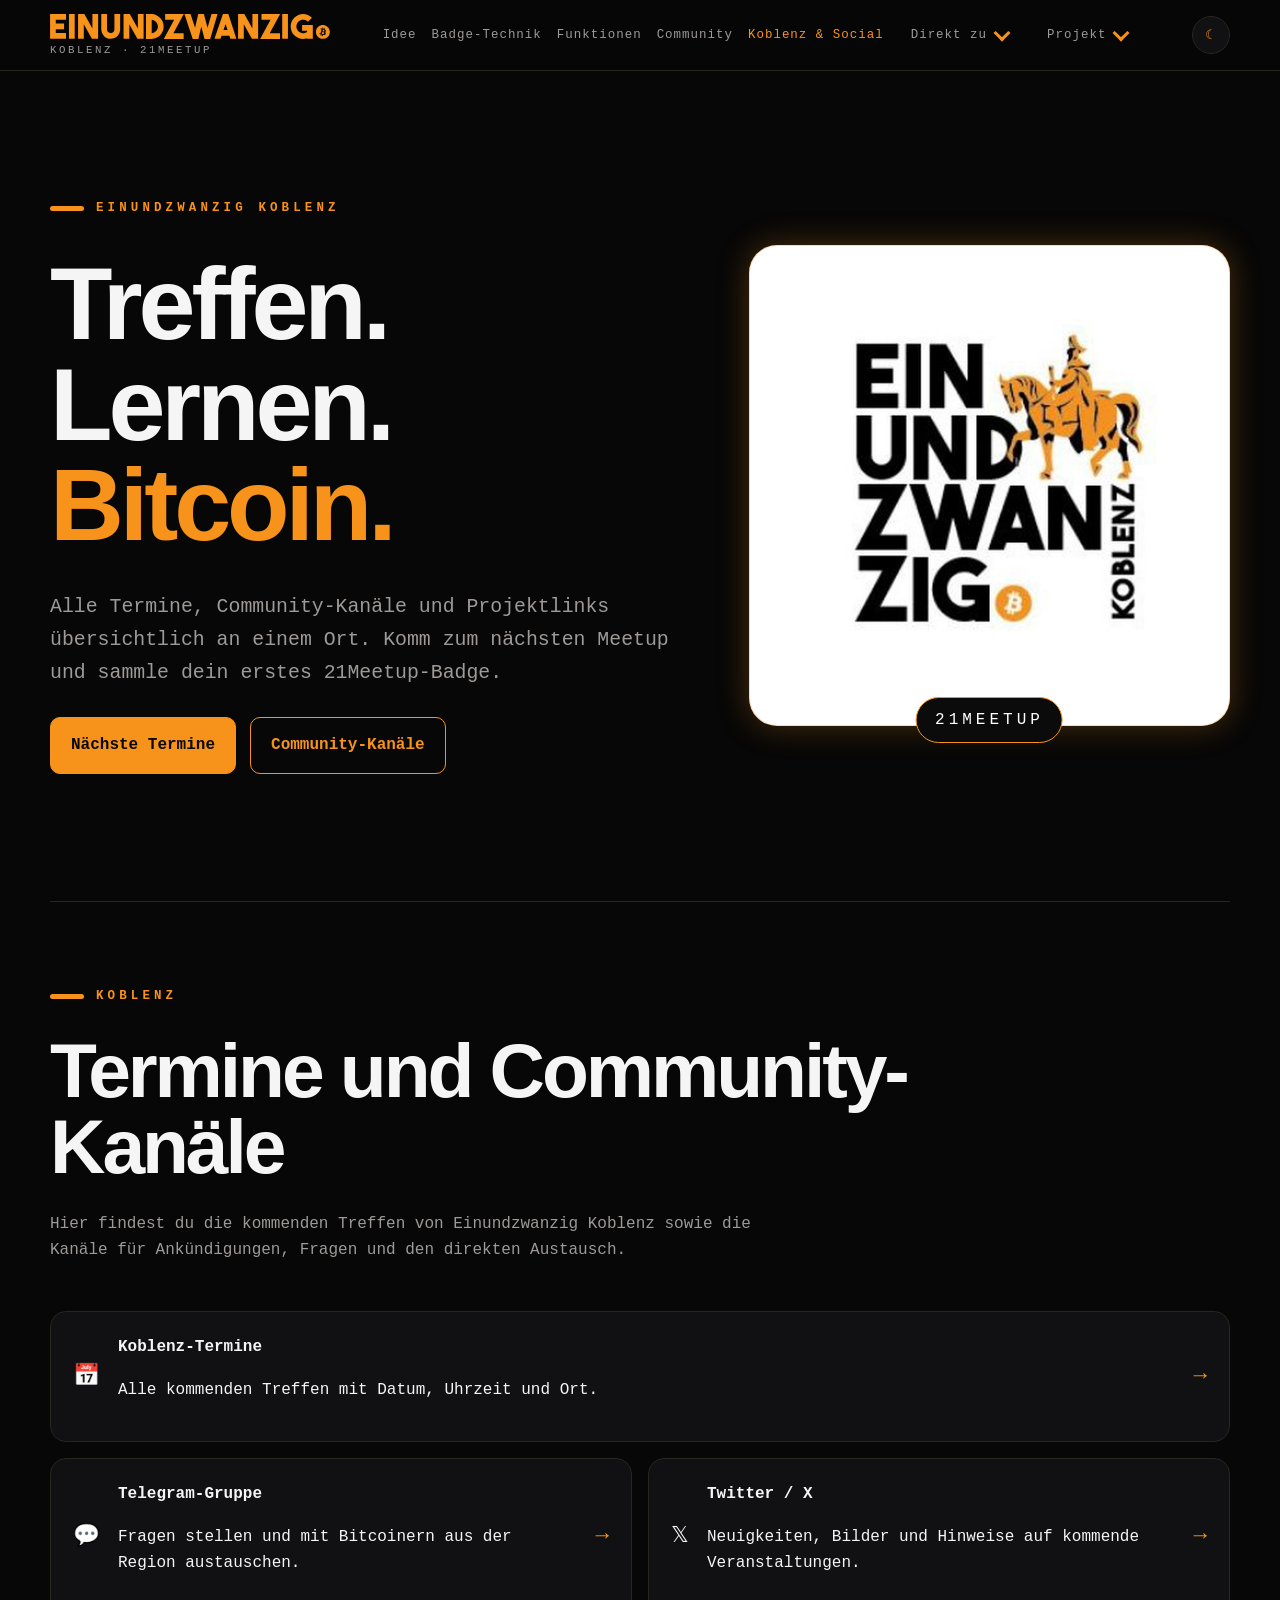
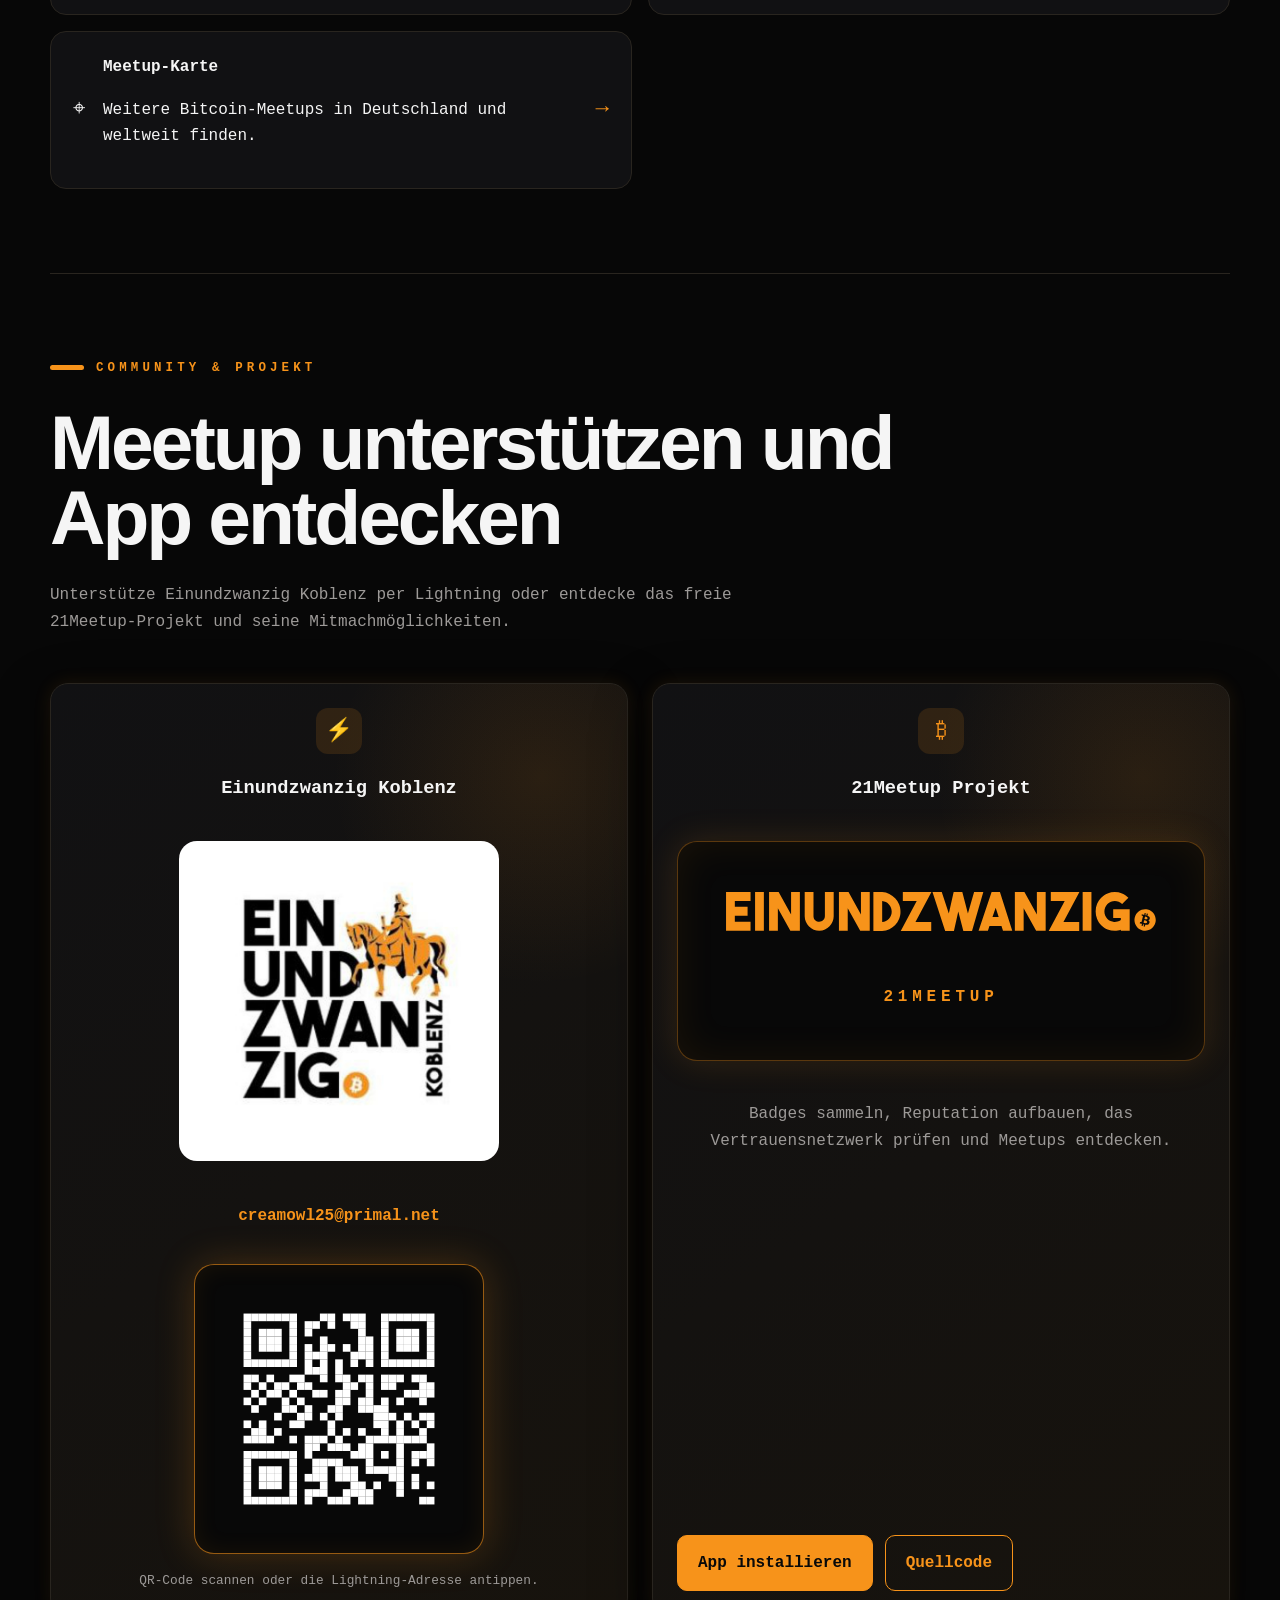
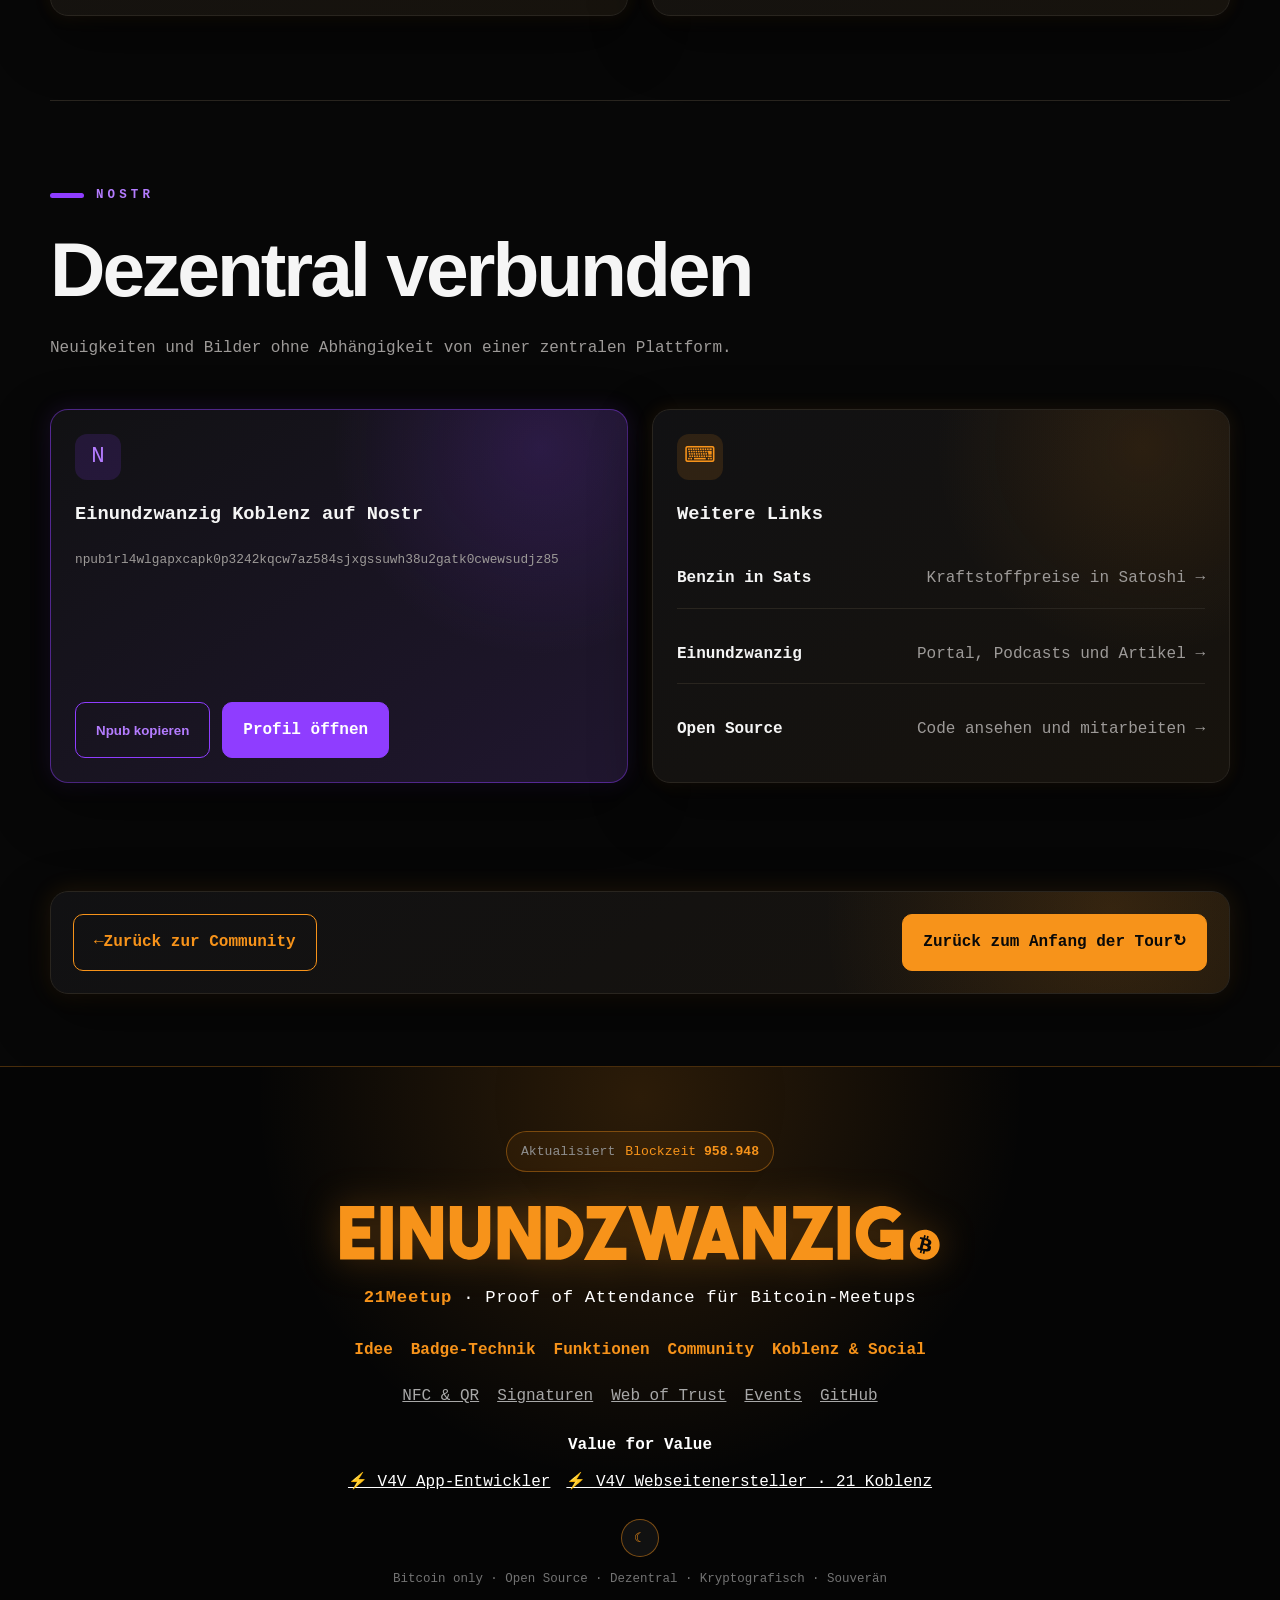
==== commit 09f3c30b: "Update social.html" ====
--- a/social.html
+++ b/social.html
@@ -171,7 +171,7 @@
       </p>
 <div class="card-actions">
 <a class="btn btn-primary" href="https://zapstore.dev/apps/space.einundzwanzig.meetup" rel="noopener" target="_blank">
-        App öffnen
+        App installieren
        </a>
 <a class="btn btn-secondary" href="https://github.com/louisthecat86/Einundzwanzig-Meetup-App" rel="noopener" target="_blank">
         Quellcode
